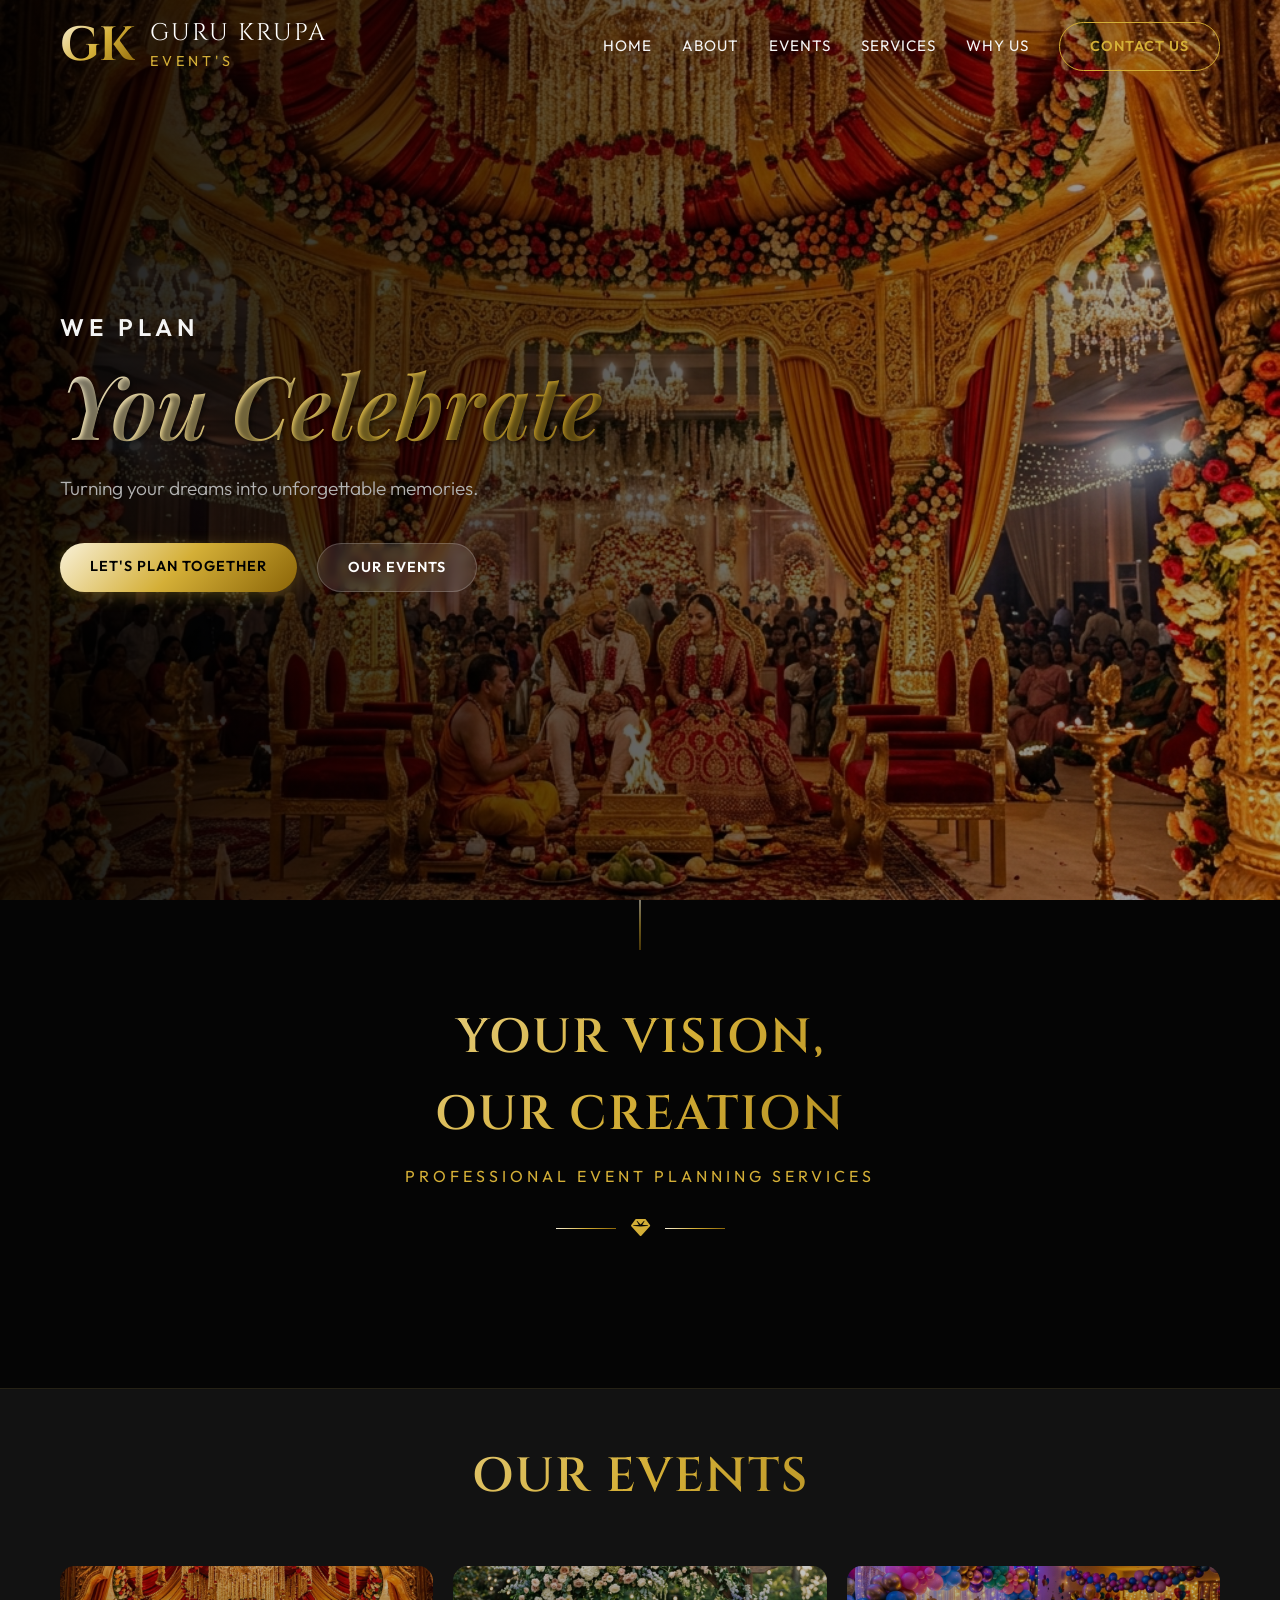
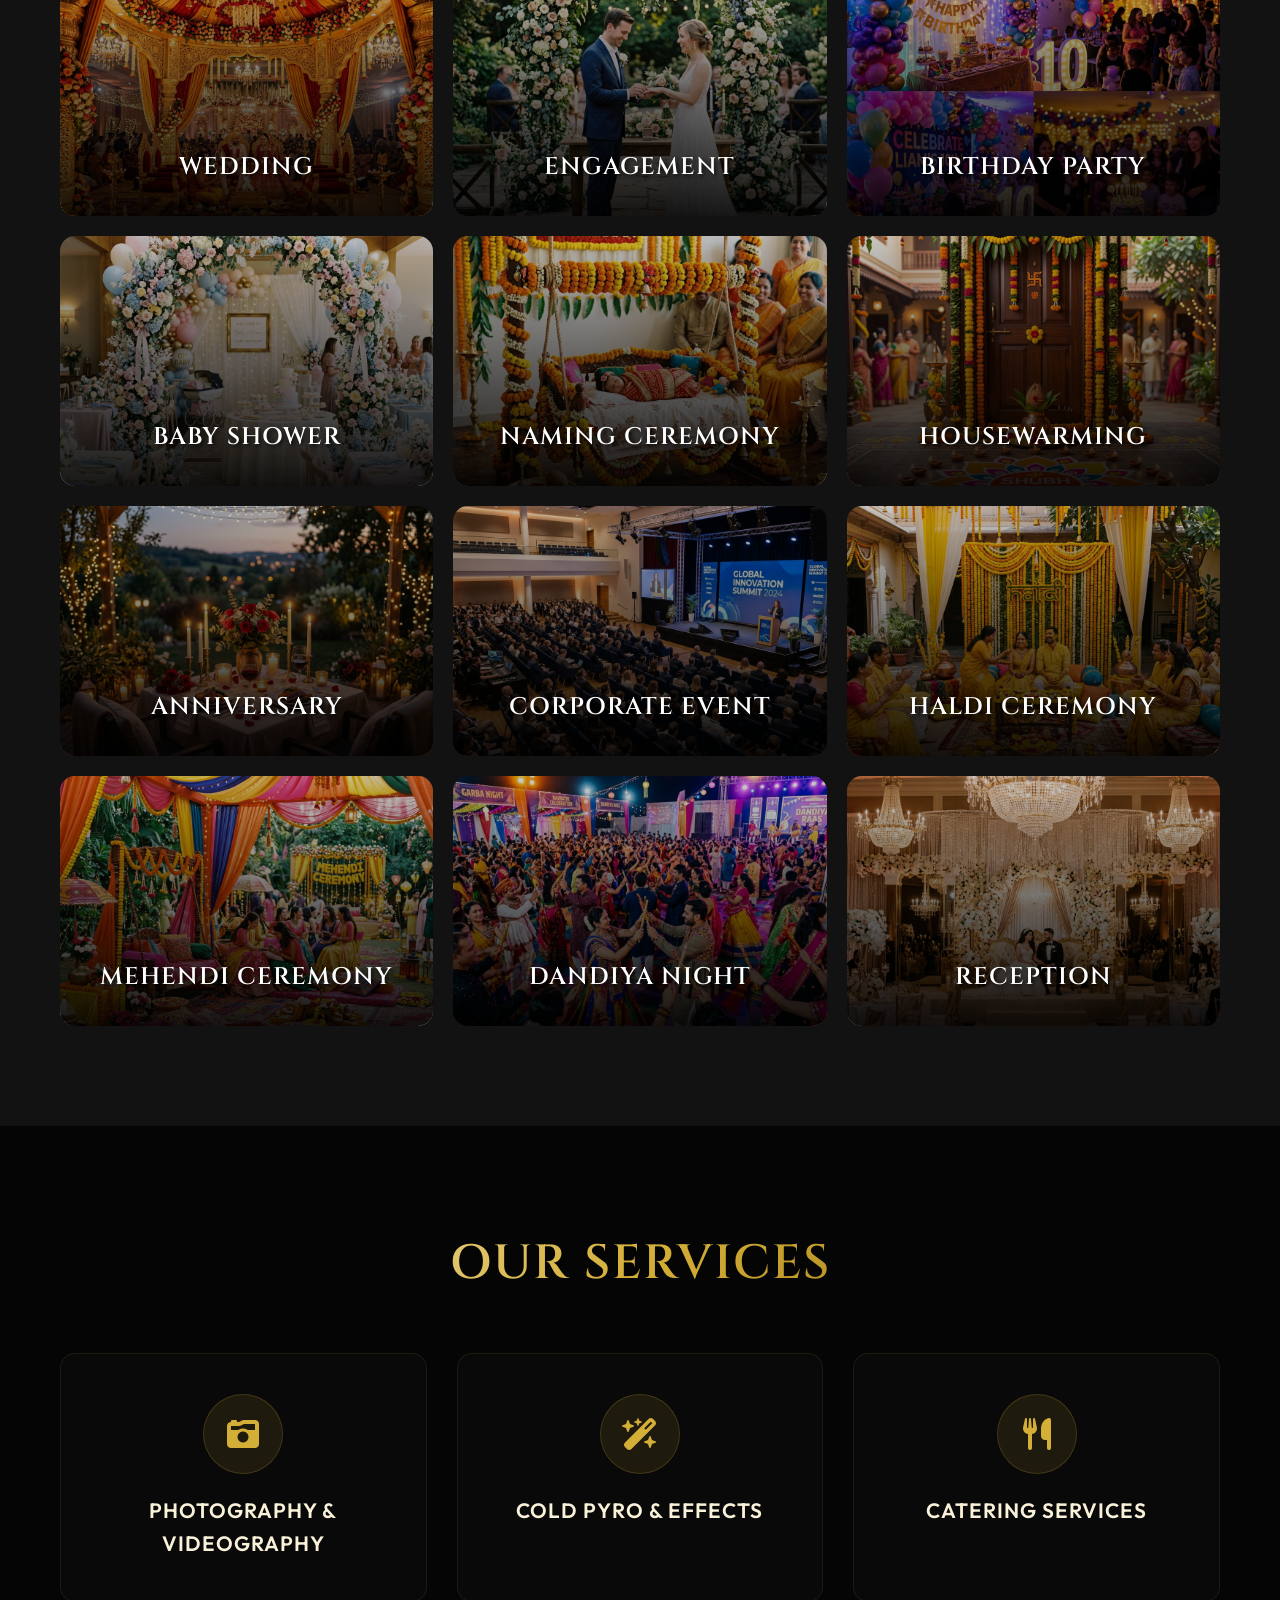
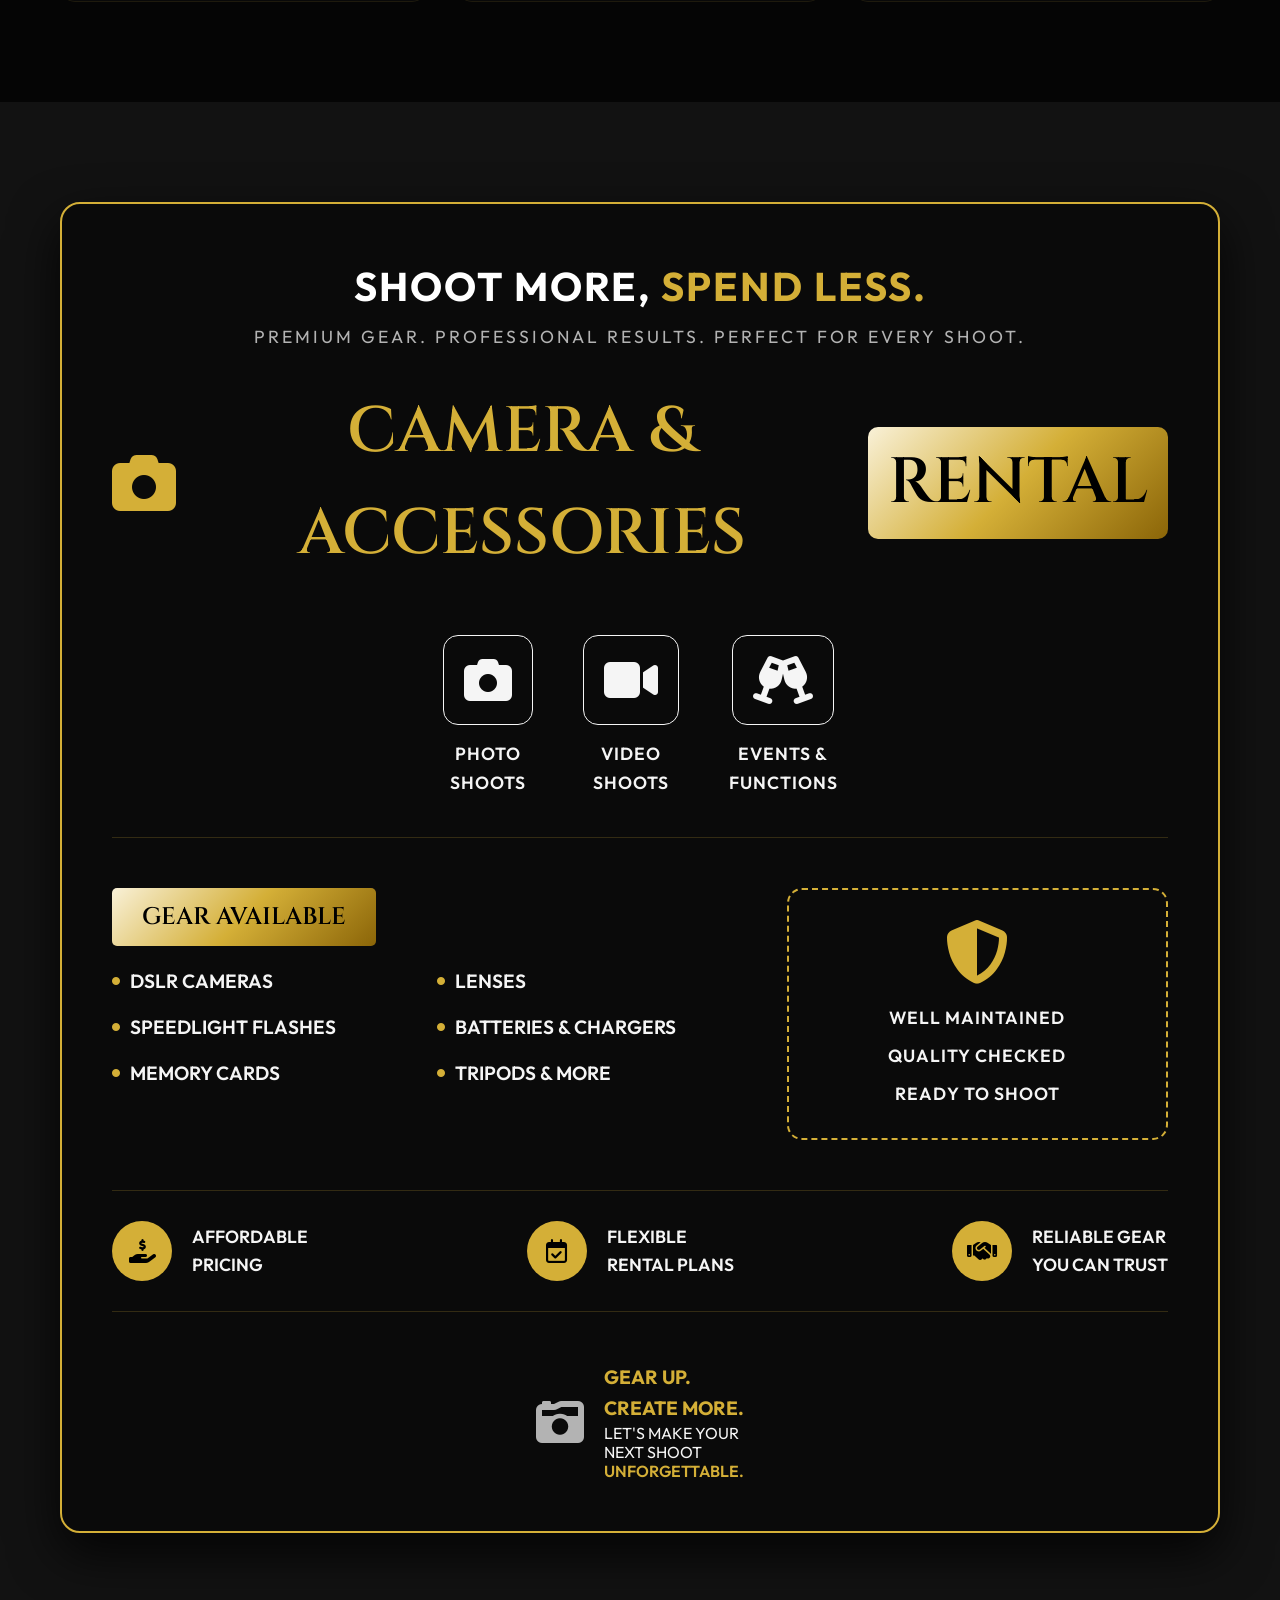
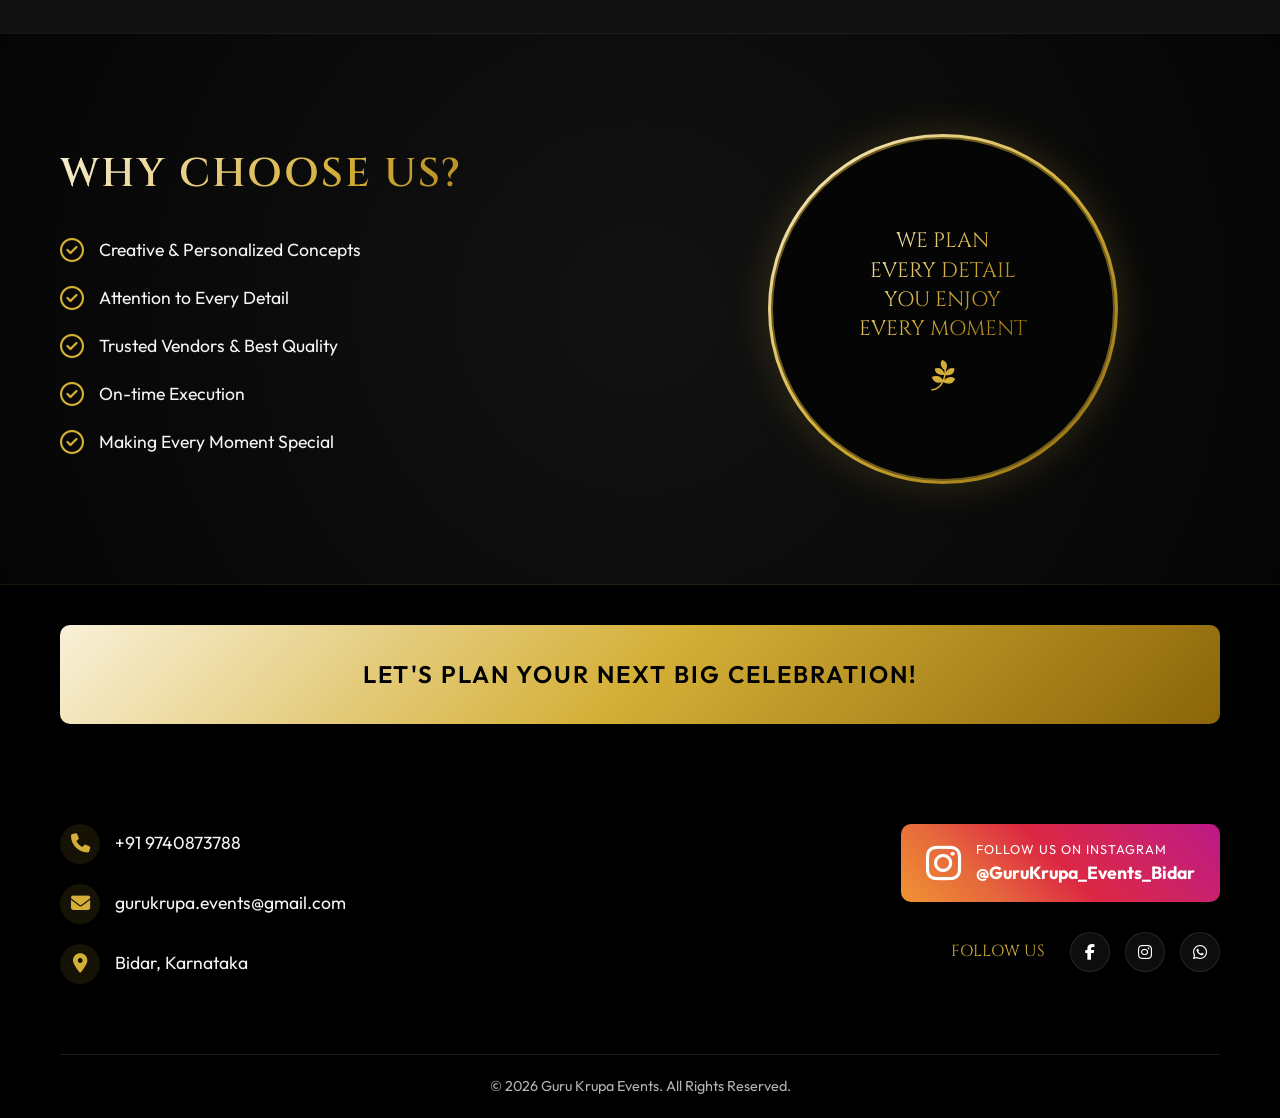
==== index.html @ fa4ca834 "updates in Services" ====
<!DOCTYPE html>
<html lang="en">

<head>
    <meta charset="UTF-8">
    <meta name="viewport" content="width=device-width, initial-scale=1.0">
    <title>Guru Krupa Events - We Plan, You Celebrate</title>
    <meta name="description"
        content="Professional event planning services in Bidar, Karnataka. We specialize in weddings, corporate events, social events, and theme parties.">

    <!-- Google Fonts -->
    <link rel="preconnect" href="https://fonts.googleapis.com">
    <link rel="preconnect" href="https://fonts.gstatic.com" crossorigin>
    <link
        href="https://fonts.googleapis.com/css2?family=Cinzel:wght@400;600;700&family=Outfit:wght@300;400;600&family=Playfair+Display:ital,wght@0,400;0,600;0,700;1,400&display=swap"
        rel="stylesheet">

    <!-- FontAwesome for Icons -->
    <link rel="stylesheet" href="https://cdnjs.cloudflare.com/ajax/libs/font-awesome/6.4.0/css/all.min.css">

    <!-- Custom CSS -->
    <link rel="stylesheet" href="styles.css">
</head>

<body>
    <!-- Navbar -->
    <nav class="navbar" id="navbar">
        <div class="container nav-container">
            <a href="#" class="logo">
                <span class="logo-gk">GK</span>
                <span class="logo-text">GURU KRUPA<br><small>EVENT'S</small></span>
            </a>
            <div class="nav-links">
                <a href="#home">Home</a>
                <a href="#about">About</a>
                <a href="#services">Events</a>
                <a href="#extra-services">Services</a>
                <a href="#why-us">Why Us</a>
                <a href="#contact" class="btn-primary-outline">Contact Us</a>
            </div>
            <button class="mobile-menu-btn">
                <i class="fas fa-bars"></i>
            </button>
        </div>
    </nav>

    <!-- Hero Section -->
    <header id="home" class="hero">
        <div class="hero-overlay"></div>
        <div class="container hero-content">
            <div class="hero-text-box">
                <h2 class="subtitle">WE PLAN</h2>
                <h1 class="title">You Celebrate</h1>
                <p class="tagline">Turning your dreams into unforgettable memories.</p>
                <div class="hero-buttons">
                    <a href="#contact" class="btn-primary">Let's Plan Together</a>
                    <a href="#services" class="btn-secondary">Our Events</a>
                </div>
            </div>
        </div>
    </header>

    <!-- Intro Section -->
    <section id="about" class="intro-section">
        <div class="container">
            <h2 class="section-title">YOUR VISION,<br>OUR CREATION</h2>
            <p class="section-subtitle">PROFESSIONAL EVENT PLANNING SERVICES</p>
            <div class="divider">
                <span></span><i class="fa-solid fa-gem"></i><span></span>
            </div>
        </div>
    </section>

    <!-- Events Section -->
    <section id="services" class="services-section">
        <div class="container">
            <h2 class="section-title" style="margin-bottom: 40px;">OUR EVENTS</h2>
            <div class="services-grid image-grid">
                <div class="service-card image-card"
                    style="background-image: url('images/event_wedding_1783930177875.png');">
                    <div class="card-overlay"></div>
                    <h3>Wedding</h3>
                </div>
                <div class="service-card image-card"
                    style="background-image: url('images/event_engagement_1783930188239.png');">
                    <div class="card-overlay"></div>
                    <h3>Engagement</h3>
                </div>
                <div class="service-card image-card"
                    style="background-image: url('images/event_birthday_1783930198374.png');">
                    <div class="card-overlay"></div>
                    <h3>Birthday Party</h3>
                </div>
                <div class="service-card image-card"
                    style="background-image: url('images/event_babyshower_1783930208624.png');">
                    <div class="card-overlay"></div>
                    <h3>Baby Shower</h3>
                </div>
                <div class="service-card image-card"
                    style="background-image: url('images/event_naming_1783930219801.png');">
                    <div class="card-overlay"></div>
                    <h3>Naming Ceremony</h3>
                </div>
                <div class="service-card image-card"
                    style="background-image: url('images/event_housewarming_1783930230044.png');">
                    <div class="card-overlay"></div>
                    <h3>Housewarming</h3>
                </div>
                <div class="service-card image-card"
                    style="background-image: url('images/event_anniversary_1783930243303.png');">
                    <div class="card-overlay"></div>
                    <h3>Anniversary</h3>
                </div>
                <div class="service-card image-card"
                    style="background-image: url('images/event_corporate_1783930254294.png');">
                    <div class="card-overlay"></div>
                    <h3>Corporate Event</h3>
                </div>
                <div class="service-card image-card"
                    style="background-image: url('images/event_haldi_1783930264420.png');">
                    <div class="card-overlay"></div>
                    <h3>Haldi Ceremony</h3>
                </div>
                <div class="service-card image-card"
                    style="background-image: url('images/event_mehendi_1783930274784.png');">
                    <div class="card-overlay"></div>
                    <h3>Mehendi Ceremony</h3>
                </div>
                <div class="service-card image-card"
                    style="background-image: url('images/event_dandiya_1783930285311.png');">
                    <div class="card-overlay"></div>
                    <h3>Dandiya Night</h3>
                </div>
                <div class="service-card image-card"
                    style="background-image: url('images/event_reception_1783930295311.png');">
                    <div class="card-overlay"></div>
                    <h3>Reception</h3>
                </div>
            </div>
        </div>
    </section>

    <!-- Extra Services Section -->
    <section id="extra-services" class="extra-services-section">
        <div class="container">
            <h2 class="section-title">OUR SERVICES</h2>
            <div class="icon-grid">
                <div class="icon-card">
                    <div class="icon-wrapper">
                        <i class="fa-solid fa-camera-retro"></i>
                    </div>
                    <h3>Photography & Videography</h3>
                </div>
                <div class="icon-card">
                    <div class="icon-wrapper">
                        <i class="fa-solid fa-wand-magic-sparkles"></i>
                    </div>
                    <h3>Cold Pyro & Effects</h3>
                </div>
                <div class="icon-card">
                    <div class="icon-wrapper">
                        <i class="fa-solid fa-utensils"></i>
                    </div>
                    <h3>Catering Services</h3>
                </div>
            </div>
        </div>
    </section>

    <!-- Camera Rental Banner -->
    <section class="camera-rental-section">
        <div class="container">
            <div class="rental-box">
                <div class="rental-header">
                    <h3 class="rental-subtitle">SHOOT MORE, <span>SPEND LESS.</span></h3>
                    <p class="rental-tagline">PREMIUM GEAR. PROFESSIONAL RESULTS. PERFECT FOR EVERY SHOOT.</p>
                    <h2 class="rental-title"><i class="fa-solid fa-camera"></i> CAMERA & ACCESSORIES <span>RENTAL</span>
                    </h2>
                </div>

                <div class="rental-features">
                    <div class="feature-item">
                        <i class="fa-solid fa-camera"></i>
                        <span>PHOTO<br>SHOOTS</span>
                    </div>
                    <div class="feature-item">
                        <i class="fa-solid fa-video"></i>
                        <span>VIDEO<br>SHOOTS</span>
                    </div>
                    <div class="feature-item">
                        <i class="fa-solid fa-champagne-glasses"></i>
                        <span>EVENTS &<br>FUNCTIONS</span>
                    </div>
                </div>

                <div class="rental-details">
                    <div class="gear-list">
                        <h4>GEAR AVAILABLE</h4>
                        <ul>
                            <li>DSLR CAMERAS</li>
                            <li>LENSES</li>
                            <li>SPEEDLIGHT FLASHES</li>
                            <li>BATTERIES & CHARGERS</li>
                            <li>MEMORY CARDS</li>
                            <li>TRIPODS & MORE</li>
                        </ul>
                    </div>
                    <div class="quality-box">
                        <i class="fa-solid fa-shield-halved"></i>
                        <ul>
                            <li>WELL MAINTAINED</li>
                            <li>QUALITY CHECKED</li>
                            <li>READY TO SHOOT</li>
                        </ul>
                    </div>
                </div>

                <div class="rental-perks">
                    <div class="perk">
                        <div class="perk-icon"><i class="fa-solid fa-hand-holding-dollar"></i></div>
                        <span>AFFORDABLE<br>PRICING</span>
                    </div>
                    <div class="perk">
                        <div class="perk-icon"><i class="fa-regular fa-calendar-check"></i></div>
                        <span>FLEXIBLE<br>RENTAL PLANS</span>
                    </div>
                    <div class="perk">
                        <div class="perk-icon"><i class="fa-solid fa-handshake"></i></div>
                        <span>RELIABLE GEAR<br>YOU CAN TRUST</span>
                    </div>
                </div>

                <div class="rental-cta">
                    <i class="fa-solid fa-camera-retro"></i>
                    <div>
                        <strong>GEAR UP.<br>CREATE MORE.</strong>
                        <p>LET'S MAKE YOUR<br>NEXT SHOOT<br><span>UNFORGETTABLE.</span></p>
                    </div>
                </div>
            </div>
        </div>
    </section>

    <!-- Why Choose Us -->
    <section id="why-us" class="why-us-section">
        <div class="container why-us-container">
            <div class="why-us-content">
                <h2 class="section-title">WHY CHOOSE US?</h2>
                <ul class="feature-list">
                    <li>
                        <i class="fa-regular fa-circle-check"></i>
                        <span>Creative & Personalized Concepts</span>
                    </li>
                    <li>
                        <i class="fa-regular fa-circle-check"></i>
                        <span>Attention to Every Detail</span>
                    </li>
                    <li>
                        <i class="fa-regular fa-circle-check"></i>
                        <span>Trusted Vendors & Best Quality</span>
                    </li>
                    <li>
                        <i class="fa-regular fa-circle-check"></i>
                        <span>On-time Execution</span>
                    </li>
                    <li>
                        <i class="fa-regular fa-circle-check"></i>
                        <span>Making Every Moment Special</span>
                    </li>
                </ul>
            </div>
            <div class="why-us-badge-container">
                <div class="gold-badge">
                    <div class="badge-inner">
                        <p>WE PLAN<br>EVERY DETAIL<br>YOU ENJOY<br>EVERY MOMENT</p>
                        <i class="fa-brands fa-pagelines"></i>
                    </div>
                </div>
            </div>
        </div>
    </section>

    <!-- Contact & Footer -->
    <footer id="contact" class="footer">
        <div class="container">
            <div class="cta-banner">
                <h2>LET'S PLAN YOUR NEXT BIG CELEBRATION!</h2>
            </div>

            <div class="footer-content">
                <div class="contact-info">
                    <div class="contact-item">
                        <i class="fa-solid fa-phone"></i>
                        <span>+91 9740873788</span>
                    </div>
                    <div class="contact-item">
                        <i class="fa-solid fa-envelope"></i>
                        <span>gurukrupa.events@gmail.com</span>
                    </div>
                    <div class="contact-item">
                        <i class="fa-solid fa-location-dot"></i>
                        <span>Bidar, Karnataka</span>
                    </div>
                </div>

                <div class="social-info">
                    <div class="instagram-follow">
                        <i class="fa-brands fa-instagram"></i>
                        <div>
                            <span><a href="https://www.instagram.com/gurukrupa_events_bidar?igsh=Z3ZuejA4eThpbWNu">FOLLOW
                                    US ON INSTAGRAM</a></span>
                            <strong><a
                                    href="https://www.instagram.com/gurukrupa_events_bidar?igsh=Z3ZuejA4eThpbWNu">@GuruKrupa_Events_Bidar</a></strong>
                        </div>
                    </div>
                    <div class="social-icons">
                        <span>FOLLOW US</span>
                        <a href="#"><i class="fa-brands fa-facebook-f"></i></a>
                        <a
                            href="https://www.instagram.com/sonu_metre_14/3940139309194110980?utm_source=ig_story_item_share&igsh=MWRqZHF2aXE4aHE2ZQ=="><i
                                class="fa-brands fa-instagram"></i></a>
                        <a href="#"><i class="fa-brands fa-whatsapp"></i></a>
                    </div>
                </div>
            </div>

            <div class="footer-bottom">
                <p>&copy; 2026 Guru Krupa Events. All Rights Reserved.</p>
            </div>
        </div>
    </footer>

    <script src="script.js"></script>
</body>

</html>
---- styles.css ----
:root {
    --bg-color: #050505;
    --bg-light: #121212;
    --text-main: #f5f5f5;
    --text-muted: #b3b3b3;

    /* Gold Palette */
    --gold-light: #f9f1d8;
    --gold-primary: #d4af37;
    --gold-dark: #8b6508;
    --gold-gradient: linear-gradient(135deg, var(--gold-light) 0%, var(--gold-primary) 50%, var(--gold-dark) 100%);
    --gold-gradient-hover: linear-gradient(135deg, #ffffff 0%, var(--gold-light) 50%, var(--gold-primary) 100%);

    /* Fonts */
    --font-heading: 'Cinzel', serif;
    --font-subheading: 'Playfair Display', serif;
    --font-body: 'Outfit', sans-serif;

    /* Transitions */
    --transition-smooth: all 0.4s cubic-bezier(0.4, 0, 0.2, 1);
}

* {
    margin: 0;
    padding: 0;
    box-sizing: border-box;
}

html {
    scroll-behavior: smooth;
}

body {
    background-color: var(--bg-color);
    color: var(--text-main);
    font-family: var(--font-body);
    line-height: 1.6;
    overflow-x: hidden;
}

.container {
    max-width: 1200px;
    margin: 0 auto;
    padding: 0 20px;
}

/* Typography */
h1,
h2,
h3,
h4,
h5,
h6 {
    font-family: var(--font-heading);
    font-weight: 600;
}

.section-title {
    font-size: 3rem;
    text-align: center;
    background: var(--gold-gradient);
    background-clip: text;
    -webkit-background-clip: text;
    -webkit-text-fill-color: transparent;
    margin-bottom: 10px;
    letter-spacing: 2px;
}

.section-subtitle {
    font-family: var(--font-body);
    text-align: center;
    color: var(--gold-primary);
    font-size: 1rem;
    letter-spacing: 4px;
    margin-bottom: 30px;
    text-transform: uppercase;
}

.divider {
    display: flex;
    align-items: center;
    justify-content: center;
    gap: 15px;
    margin-bottom: 50px;
}

.divider span {
    width: 60px;
    height: 1px;
    background: var(--gold-gradient);
}

.divider i {
    color: var(--gold-primary);
    font-size: 1.2rem;
}

/* Buttons */
.btn-primary,
.btn-secondary,
.btn-primary-outline {
    display: inline-block;
    padding: 12px 30px;
    border-radius: 30px;
    text-decoration: none;
    font-family: var(--font-body);
    font-weight: 600;
    letter-spacing: 1px;
    text-transform: uppercase;
    font-size: 0.9rem;
    transition: var(--transition-smooth);
    cursor: pointer;
    border: none;
    position: relative;
    overflow: hidden;
    z-index: 1;
}

.btn-primary {
    background: var(--gold-gradient);
    color: #000;
    box-shadow: 0 4px 15px rgba(212, 175, 55, 0.3);
}

.btn-primary:hover {
    background: var(--gold-gradient-hover);
    transform: translateY(-3px);
    box-shadow: 0 8px 25px rgba(212, 175, 55, 0.5);
}

.btn-primary-outline {
    background: transparent;
    border: 1px solid var(--gold-primary);
    color: var(--gold-primary);
}

.btn-primary-outline:hover {
    background: var(--gold-primary);
    color: #000;
    box-shadow: 0 4px 15px rgba(212, 175, 55, 0.3);
}

.btn-secondary {
    background: rgba(255, 255, 255, 0.1);
    backdrop-filter: blur(5px);
    color: #fff;
    border: 1px solid rgba(255, 255, 255, 0.2);
}

.btn-secondary:hover {
    background: rgba(255, 255, 255, 0.2);
    transform: translateY(-3px);
}

/* Navbar */
.navbar {
    position: fixed;
    top: 0;
    left: 0;
    width: 100%;
    padding: 20px 0;
    z-index: 1000;
    transition: var(--transition-smooth);
}

.navbar.scrolled {
    background: rgba(5, 5, 5, 0.95);
    backdrop-filter: blur(10px);
    padding: 10px 0;
    box-shadow: 0 5px 20px rgba(0, 0, 0, 0.5);
    border-bottom: 1px solid rgba(212, 175, 55, 0.2);
}

.nav-container {
    display: flex;
    justify-content: space-between;
    align-items: center;
}

.logo {
    display: flex;
    align-items: center;
    gap: 15px;
    text-decoration: none;
}

.logo-gk {
    font-family: var(--font-heading);
    font-size: 3rem;
    font-weight: 700;
    background: var(--gold-gradient);
    background-clip: text;
    -webkit-background-clip: text;
    -webkit-text-fill-color: transparent;
    line-height: 1;
}

.logo-text {
    font-family: var(--font-heading);
    color: #fff;
    font-size: 1.5rem;
    line-height: 1.1;
    letter-spacing: 2px;
}

.logo-text small {
    color: var(--gold-primary);
    font-size: 0.9rem;
    letter-spacing: 4px;
    font-family: var(--font-body);
}

.nav-links {
    display: flex;
    align-items: center;
    gap: 30px;
}

.nav-links a:not(.btn-primary-outline) {
    color: var(--text-main);
    text-decoration: none;
    font-size: 0.95rem;
    font-weight: 400;
    letter-spacing: 1px;
    text-transform: uppercase;
    transition: var(--transition-smooth);
    position: relative;
}

.nav-links a:not(.btn-primary-outline)::after {
    content: '';
    position: absolute;
    bottom: -5px;
    left: 0;
    width: 0;
    height: 1px;
    background: var(--gold-gradient);
    transition: var(--transition-smooth);
}

.nav-links a:not(.btn-primary-outline):hover {
    color: var(--gold-light);
}

.nav-links a:not(.btn-primary-outline):hover::after {
    width: 100%;
}

.mobile-menu-btn {
    display: none;
    background: none;
    border: none;
    color: var(--gold-primary);
    font-size: 1.5rem;
    cursor: pointer;
}

/* Hero Section */
.hero {
    height: 100vh;
    min-height: 600px;
    position: relative;
    display: flex;
    align-items: center;
    background-image: url('images/event_wedding_1783930177875.png');
    background-size: cover;
    background-position: center;
    background-attachment: fixed;
}

.hero-overlay {
    position: absolute;
    top: 0;
    left: 0;
    width: 100%;
    height: 100%;
    background: linear-gradient(to right, rgba(0, 0, 0, 0.9) 0%, rgba(0, 0, 0, 0.6) 50%, rgba(0, 0, 0, 0.3) 100%);
}

.hero-content {
    position: relative;
    z-index: 2;
    width: 100%;
}

.hero-text-box {
    max-width: 700px;
    animation: fadeInUp 1s ease-out;
}

.hero .subtitle {
    font-family: var(--font-body);
    font-size: 1.5rem;
    color: var(--text-main);
    letter-spacing: 5px;
    margin-bottom: 10px;
    text-transform: uppercase;
}

.hero .title {
    font-family: var(--font-subheading);
    font-size: 5.5rem;
    font-style: italic;
    color: var(--gold-primary);
    line-height: 1.1;
    margin-bottom: 20px;
    background: var(--gold-gradient);
    background-clip: text;
    -webkit-background-clip: text;
    -webkit-text-fill-color: transparent;
    text-shadow: 2px 2px 4px rgba(0, 0, 0, 0.5);
}

.hero .tagline {
    font-size: 1.2rem;
    color: var(--text-muted);
    margin-bottom: 40px;
    font-weight: 300;
}

.hero-buttons {
    display: flex;
    gap: 20px;
}

/* Intro Section */
.intro-section {
    padding: 100px 0;
    background-color: var(--bg-color);
    position: relative;
}

.intro-section::before {
    content: '';
    position: absolute;
    top: 0;
    left: 50%;
    transform: translateX(-50%);
    width: 1px;
    height: 50px;
    background: var(--gold-gradient);
}

/* Services Section */
.services-section {
    padding: 50px 0 100px;
    background-color: var(--bg-light);
    border-top: 1px solid rgba(212, 175, 55, 0.1);
}

.image-grid {
    display: grid;
    grid-template-columns: repeat(auto-fit, minmax(280px, 1fr));
    gap: 20px;
    margin-top: 50px;
}

.image-card {
    background-size: cover;
    background-position: center;
    min-height: 250px;
    display: flex;
    align-items: flex-end;
    padding: 30px 20px;
    border: none;
    border-radius: 15px;
    position: relative;
    overflow: hidden;
    transition: var(--transition-smooth);
}

.image-card:hover {
    transform: translateY(-10px);
    box-shadow: 0 15px 30px rgba(0, 0, 0, 0.8);
}

.card-overlay {
    position: absolute;
    top: 0;
    left: 0;
    width: 100%;
    height: 100%;
    background: linear-gradient(to top, rgba(0, 0, 0, 0.9) 0%, rgba(0, 0, 0, 0.2) 100%);
    z-index: 1;
    transition: var(--transition-smooth);
}

.image-card:hover .card-overlay {
    background: linear-gradient(to top, rgba(212, 175, 55, 0.5) 0%, rgba(0, 0, 0, 0.2) 100%);
}

.image-card h3 {
    font-family: var(--font-heading);
    font-size: 1.5rem;
    color: #fff;
    text-transform: uppercase;
    letter-spacing: 1px;
    margin: 0;
    position: relative;
    z-index: 2;
    text-shadow: 2px 2px 4px rgba(0, 0, 0, 0.8);
    transition: var(--transition-smooth);
    width: 100%;
    text-align: center;
}

.image-card:hover h3 {
    transform: translateY(-5px);
    color: var(--gold-light);
}


/* Extra Services Section */
.extra-services-section {
    padding: 100px 0;
    background-color: var(--bg-color);
}

.icon-grid {
    display: grid;
    grid-template-columns: repeat(auto-fit, minmax(250px, 1fr));
    gap: 30px;
    margin-top: 50px;
}

.icon-card {
    background: rgba(255, 255, 255, 0.02);
    border: 1px solid rgba(212, 175, 55, 0.1);
    border-radius: 15px;
    padding: 40px 20px;
    text-align: center;
    transition: var(--transition-smooth);
    position: relative;
    overflow: hidden;
}

.icon-card::before {
    content: '';
    position: absolute;
    top: 0;
    left: 0;
    width: 100%;
    height: 3px;
    background: var(--gold-gradient);
    transform: scaleX(0);
    transform-origin: left;
    transition: transform 0.4s ease;
}

.icon-card:hover {
    transform: translateY(-10px);
    background: rgba(212, 175, 55, 0.05);
    box-shadow: 0 15px 30px rgba(0, 0, 0, 0.5);
    border-color: rgba(212, 175, 55, 0.3);
}

.icon-card:hover::before {
    transform: scaleX(1);
}

.icon-card .icon-wrapper {
    width: 80px;
    height: 80px;
    margin: 0 auto 20px;
    border-radius: 50%;
    background: rgba(212, 175, 55, 0.1);
    display: flex;
    align-items: center;
    justify-content: center;
    border: 1px solid rgba(212, 175, 55, 0.2);
    transition: var(--transition-smooth);
}

.icon-card:hover .icon-wrapper {
    background: var(--gold-gradient);
    border-color: transparent;
}

.icon-card .icon-wrapper i {
    font-size: 2rem;
    color: var(--gold-primary);
    transition: var(--transition-smooth);
}

.icon-card:hover .icon-wrapper i {
    color: #000;
}

.icon-card h3 {
    font-family: var(--font-body);
    font-size: 1.3rem;
    text-transform: uppercase;
    letter-spacing: 1px;
    margin: 0;
    color: var(--gold-light);
}

/* Camera Rental Section */
.camera-rental-section {
    padding: 100px 0;
    background-color: var(--bg-light);
}

.rental-box {
    background: #0a0a0a;
    border: 2px solid var(--gold-primary);
    border-radius: 20px;
    padding: 50px;
    box-shadow: 0 20px 50px rgba(0, 0, 0, 0.8);
}

.rental-header {
    text-align: center;
    margin-bottom: 50px;
}

.rental-subtitle {
    font-family: var(--font-body);
    font-size: 2.5rem;
    color: #fff;
    margin-bottom: 5px;
    text-transform: uppercase;
    font-weight: 700;
    letter-spacing: 2px;
}

.rental-subtitle span {
    color: var(--gold-primary);
}

.rental-tagline {
    color: var(--text-muted);
    font-size: 1.1rem;
    letter-spacing: 3px;
    margin-bottom: 30px;
}

.rental-title {
    font-size: 4rem;
    color: var(--gold-primary);
    display: flex;
    align-items: center;
    justify-content: center;
    gap: 20px;
    background: none;
    -webkit-text-fill-color: var(--gold-primary);
}

.rental-title span {
    background: var(--gold-gradient);
    color: #000;
    padding: 5px 20px;
    border-radius: 10px;
    -webkit-text-fill-color: #000;
}

.rental-features {
    display: flex;
    justify-content: center;
    gap: 50px;
    margin-bottom: 50px;
    border-bottom: 1px solid rgba(212, 175, 55, 0.2);
    padding-bottom: 40px;
}

.feature-item {
    display: flex;
    flex-direction: column;
    align-items: center;
    gap: 15px;
    text-align: center;
}

.feature-item i {
    font-size: 3rem;
    color: var(--text-main);
    padding: 20px;
    border: 1px solid var(--text-main);
    border-radius: 15px;
}

.feature-item span {
    font-weight: 600;
    letter-spacing: 1px;
    font-size: 1.1rem;
}

.rental-details {
    display: flex;
    justify-content: space-between;
    gap: 40px;
    margin-bottom: 50px;
}

.gear-list {
    flex: 2;
}

.gear-list h4 {
    background: var(--gold-gradient);
    color: #000;
    display: inline-block;
    padding: 10px 30px;
    font-size: 1.5rem;
    border-radius: 5px;
    margin-bottom: 20px;
}

.gear-list ul {
    list-style: none;
    display: grid;
    grid-template-columns: 1fr 1fr;
    gap: 15px;
}

.gear-list li {
    display: flex;
    align-items: center;
    gap: 10px;
    font-size: 1.2rem;
    font-weight: 600;
}

.gear-list li::before {
    content: '\f111';
    font-family: 'Font Awesome 6 Free';
    font-weight: 900;
    font-size: 0.5rem;
    color: var(--gold-primary);
}

.quality-box {
    flex: 1;
    border: 2px dashed var(--gold-primary);
    border-radius: 15px;
    padding: 30px;
    display: flex;
    flex-direction: column;
    align-items: center;
    justify-content: center;
    text-align: center;
}

.quality-box i {
    font-size: 4rem;
    color: var(--gold-primary);
    margin-bottom: 20px;
}

.quality-box ul {
    list-style: none;
    display: flex;
    flex-direction: column;
    gap: 10px;
}

.quality-box li {
    font-size: 1.1rem;
    font-weight: 600;
    letter-spacing: 1px;
}

.rental-perks {
    display: flex;
    justify-content: space-between;
    padding: 30px 0;
    border-top: 1px solid rgba(212, 175, 55, 0.2);
    border-bottom: 1px solid rgba(212, 175, 55, 0.2);
    margin-bottom: 50px;
}

.perk {
    display: flex;
    align-items: center;
    gap: 20px;
    font-size: 1.1rem;
    font-weight: 600;
}

.perk-icon {
    width: 60px;
    height: 60px;
    background: var(--gold-primary);
    color: #000;
    border-radius: 50%;
    display: flex;
    align-items: center;
    justify-content: center;
    font-size: 1.5rem;
}

.rental-contact {
    display: flex;
    justify-content: space-between;
    align-items: center;
    gap: 30px;
}

.book-now {
    background: var(--gold-gradient);
    color: #000;
    display: flex;
    align-items: center;
    gap: 20px;
    padding: 15px 40px;
    text-decoration: none;
    border-radius: 10px;
    transition: var(--transition-smooth);
}

.book-now:hover {
    transform: translateY(-5px);
    box-shadow: 0 10px 20px rgba(212, 175, 55, 0.3);
}

.book-now i {
    font-size: 3rem;
}

.book-now div {
    display: flex;
    flex-direction: column;
}

.book-now strong {
    font-size: 1.8rem;
    line-height: 1;
}

.book-now span {
    font-size: 1rem;
    font-weight: 600;
}

.contact-person {
    display: flex;
    gap: 40px;
    border-left: 2px solid rgba(255, 255, 255, 0.2);
    padding-left: 40px;
}

.person-detail {
    display: flex;
    align-items: center;
    gap: 15px;
}

.person-detail i {
    font-size: 2rem;
    color: var(--gold-primary);
}

.person-detail div {
    display: flex;
    flex-direction: column;
}

.person-detail span {
    color: var(--gold-primary);
    font-size: 0.9rem;
    font-weight: 600;
}

.person-detail strong {
    font-size: 1.2rem;
}

.rental-cta {
    display: flex;
    align-items: center;
    justify-content: center;
    gap: 20px;
}

.rental-cta i {
    font-size: 3rem;
    color: var(--text-muted);
}

.rental-cta div {
    display: flex;
    flex-direction: column;
}

.rental-cta strong {
    color: var(--gold-primary);
    font-size: 1.2rem;
}

.rental-cta p {
    font-size: 1rem;
    line-height: 1.2;
}

.rental-cta span {
    color: var(--gold-primary);
    font-weight: 600;
}

@media (max-width: 992px) {
    .rental-details {
        flex-direction: column;
    }

    .rental-perks {
        flex-direction: column;
        gap: 30px;
    }

    .rental-contact {
        flex-direction: column;
        text-align: center;
    }

    .contact-person {
        border-left: none;
        padding-left: 0;
        flex-direction: column;
    }
}

@media (max-width: 768px) {
    .rental-title {
        font-size: 2.5rem;
        flex-direction: column;
    }

    .rental-features {
        flex-direction: column;
    }

    .gear-list ul {
        grid-template-columns: 1fr;
    }

    .rental-box {
        padding: 30px 15px;
    }
}

/* Why Choose Us */
.why-us-section {
    padding: 100px 0;
    background-image: radial-gradient(circle at center, var(--bg-light) 0%, var(--bg-color) 100%);
    position: relative;
    border-top: 1px solid rgba(212, 175, 55, 0.1);
    border-bottom: 1px solid rgba(212, 175, 55, 0.1);
}

.why-us-container {
    display: flex;
    align-items: center;
    justify-content: space-between;
    gap: 50px;
}

.why-us-content {
    flex: 1;
}

.why-us-content .section-title {
    text-align: left;
    font-size: 2.5rem;
    margin-bottom: 30px;
}

.feature-list {
    list-style: none;
}

.feature-list li {
    display: flex;
    align-items: center;
    gap: 15px;
    margin-bottom: 20px;
    font-size: 1.1rem;
    color: var(--text-main);
    transform: translateX(0);
    transition: var(--transition-smooth);
}

.feature-list li:hover {
    transform: translateX(10px);
    color: var(--gold-light);
}

.feature-list li i {
    color: var(--gold-primary);
    font-size: 1.5rem;
}

.why-us-badge-container {
    flex: 1;
    display: flex;
    justify-content: center;
    align-items: center;
}

.gold-badge {
    width: 350px;
    height: 350px;
    border-radius: 50%;
    background: var(--gold-gradient);
    padding: 3px;
    box-shadow: 0 0 40px rgba(212, 175, 55, 0.2);
    animation: pulse 3s infinite;
}

.badge-inner {
    width: 100%;
    height: 100%;
    border-radius: 50%;
    background: var(--bg-color);
    display: flex;
    flex-direction: column;
    justify-content: center;
    align-items: center;
    text-align: center;
    border: 2px solid rgba(212, 175, 55, 0.5);
}

.badge-inner p {
    font-family: var(--font-heading);
    color: var(--gold-primary);
    font-size: 1.3rem;
    line-height: 1.4;
    margin-bottom: 15px;
    background: var(--gold-gradient);
    background-clip: text;
    -webkit-background-clip: text;
    -webkit-text-fill-color: transparent;
}

.badge-inner i {
    font-size: 2rem;
    color: var(--gold-primary);
}

@keyframes pulse {
    0% {
        box-shadow: 0 0 20px rgba(212, 175, 55, 0.2);
    }

    50% {
        box-shadow: 0 0 50px rgba(212, 175, 55, 0.5);
    }

    100% {
        box-shadow: 0 0 20px rgba(212, 175, 55, 0.2);
    }
}

/* Footer & Contact */
.footer {
    background: #000;
    padding-top: 80px;
    position: relative;
}

.cta-banner {
    background: var(--gold-gradient);
    padding: 30px;
    text-align: center;
    border-radius: 10px;
    margin-bottom: 60px;
    transform: translateY(-40px);
    box-shadow: 0 10px 30px rgba(0, 0, 0, 0.5);
}

.cta-banner h2 {
    color: #000;
    font-family: var(--font-body);
    font-size: 1.5rem;
    letter-spacing: 2px;
}

.footer-content {
    display: flex;
    justify-content: space-between;
    flex-wrap: wrap;
    gap: 40px;
    margin-bottom: 50px;
}

.contact-info {
    flex: 1;
    min-width: 300px;
}

.contact-item {
    display: flex;
    align-items: center;
    gap: 15px;
    margin-bottom: 20px;
    font-size: 1.1rem;
}

.contact-item i {
    width: 40px;
    height: 40px;
    border-radius: 50%;
    background: rgba(212, 175, 55, 0.1);
    color: var(--gold-primary);
    display: flex;
    align-items: center;
    justify-content: center;
    font-size: 1.2rem;
    transition: var(--transition-smooth);
}

.contact-item:hover i {
    background: var(--gold-gradient);
    color: #000;
}

.social-info {
    flex: 1;
    min-width: 300px;
    display: flex;
    flex-direction: column;
    align-items: flex-end;
}

.instagram-follow {
    display: flex;
    align-items: center;
    gap: 15px;
    background: linear-gradient(45deg, #f09433 0%, #e6683c 25%, #dc2743 50%, #cc2366 75%, #bc1888 100%);
    padding: 15px 25px;
    border-radius: 10px;
    text-decoration: none;
    color: #fff;
    margin-bottom: 30px;
    transition: var(--transition-smooth);
}

.instagram-follow:hover {
    transform: translateY(-5px);
    box-shadow: 0 10px 20px rgba(220, 39, 67, 0.3);
}

.instagram-follow i {
    font-size: 2.5rem;
}

.instagram-follow div {
    display: flex;
    flex-direction: column;
}

.instagram-follow span {
    font-size: 0.8rem;
    letter-spacing: 1px;
}

.instagram-follow strong {
    font-size: 1.1rem;
}

.instagram-follow a {
    color: #fff;
    text-decoration: none;
}

.social-icons {
    display: flex;
    align-items: center;
    gap: 15px;
}

.social-icons span {
    font-family: var(--font-heading);
    color: var(--gold-primary);
    margin-right: 10px;
}

.social-icons a {
    width: 40px;
    height: 40px;
    border-radius: 50%;
    background: rgba(255, 255, 255, 0.05);
    color: #fff;
    display: flex;
    align-items: center;
    justify-content: center;
    text-decoration: none;
    transition: var(--transition-smooth);
    border: 1px solid rgba(255, 255, 255, 0.1);
}

.social-icons a:hover {
    background: var(--gold-gradient);
    color: #000;
    border-color: transparent;
    transform: translateY(-3px);
}

.footer-bottom {
    text-align: center;
    padding: 20px 0;
    border-top: 1px solid rgba(255, 255, 255, 0.1);
    color: var(--text-muted);
    font-size: 0.9rem;
}

/* Animations */
@keyframes fadeInUp {
    from {
        opacity: 0;
        transform: translateY(30px);
    }

    to {
        opacity: 1;
        transform: translateY(0);
    }
}

/* Responsive Design */
@media (max-width: 992px) {
    .hero .title {
        font-size: 4rem;
    }

    .why-us-container {
        flex-direction: column;
        text-align: center;
    }

    .why-us-content .section-title {
        text-align: center;
    }

    .feature-list li {
        justify-content: center;
    }

    .social-info {
        align-items: center;
    }
}

@media (max-width: 768px) {
    .nav-links {
        position: fixed;
        top: 0;
        right: -100%;
        width: 100%;
        height: 100vh;
        background: rgba(5, 5, 5, 0.98);
        backdrop-filter: blur(10px);
        flex-direction: column;
        justify-content: center;
        transition: var(--transition-smooth);
    }

    .nav-links.active {
        right: 0;
    }

    .mobile-menu-btn {
        display: block;
        z-index: 1001;
    }

    .logo {
        z-index: 1001;
    }

    .hero .title {
        font-size: 3rem;
    }

    .hero .subtitle {
        font-size: 1.2rem;
    }

    .hero-buttons {
        flex-direction: column;
    }

    .gold-badge {
        width: 300px;
        height: 300px;
    }

    .gallery-container {
        flex-direction: column;
        height: 600px;
    }

    .gallery-item:hover {
        flex: 1;
    }

    /* Disable flex grow on mobile */
    .contact-item {
        justify-content: center;
    }
}
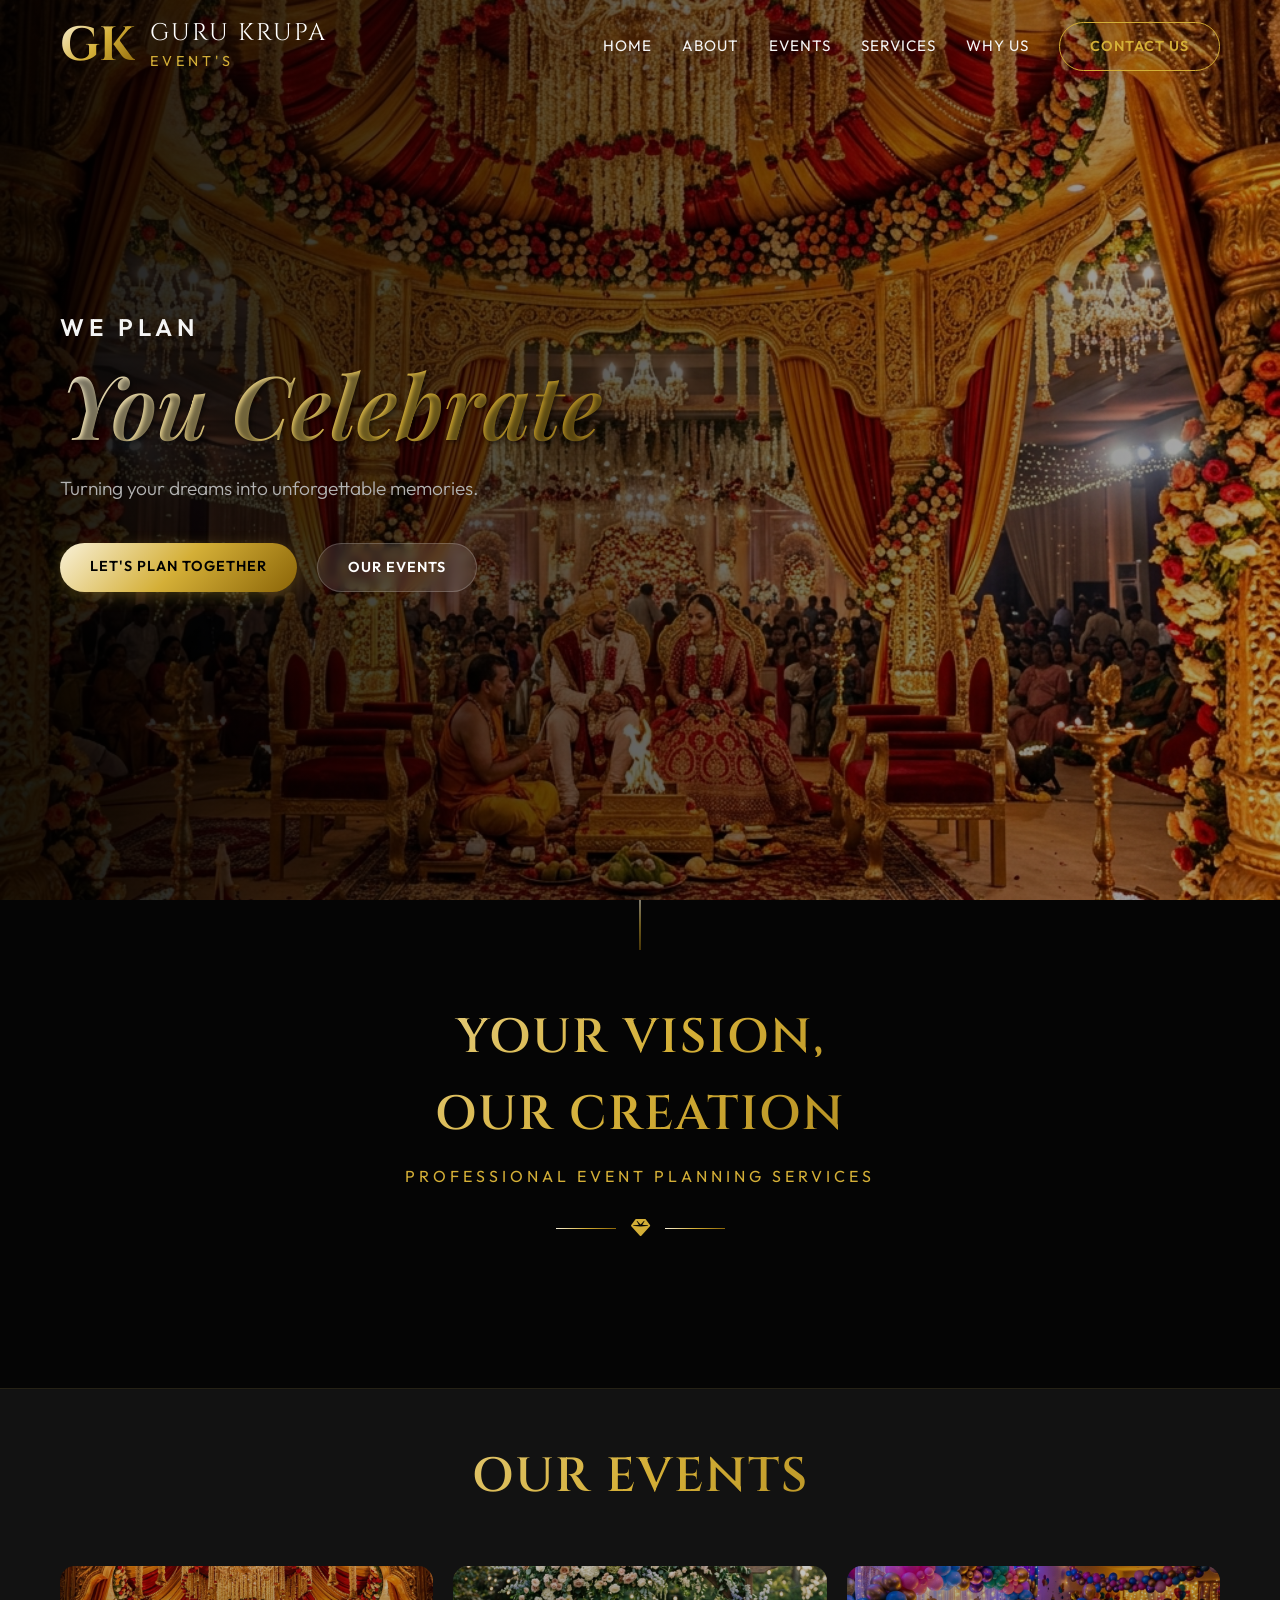
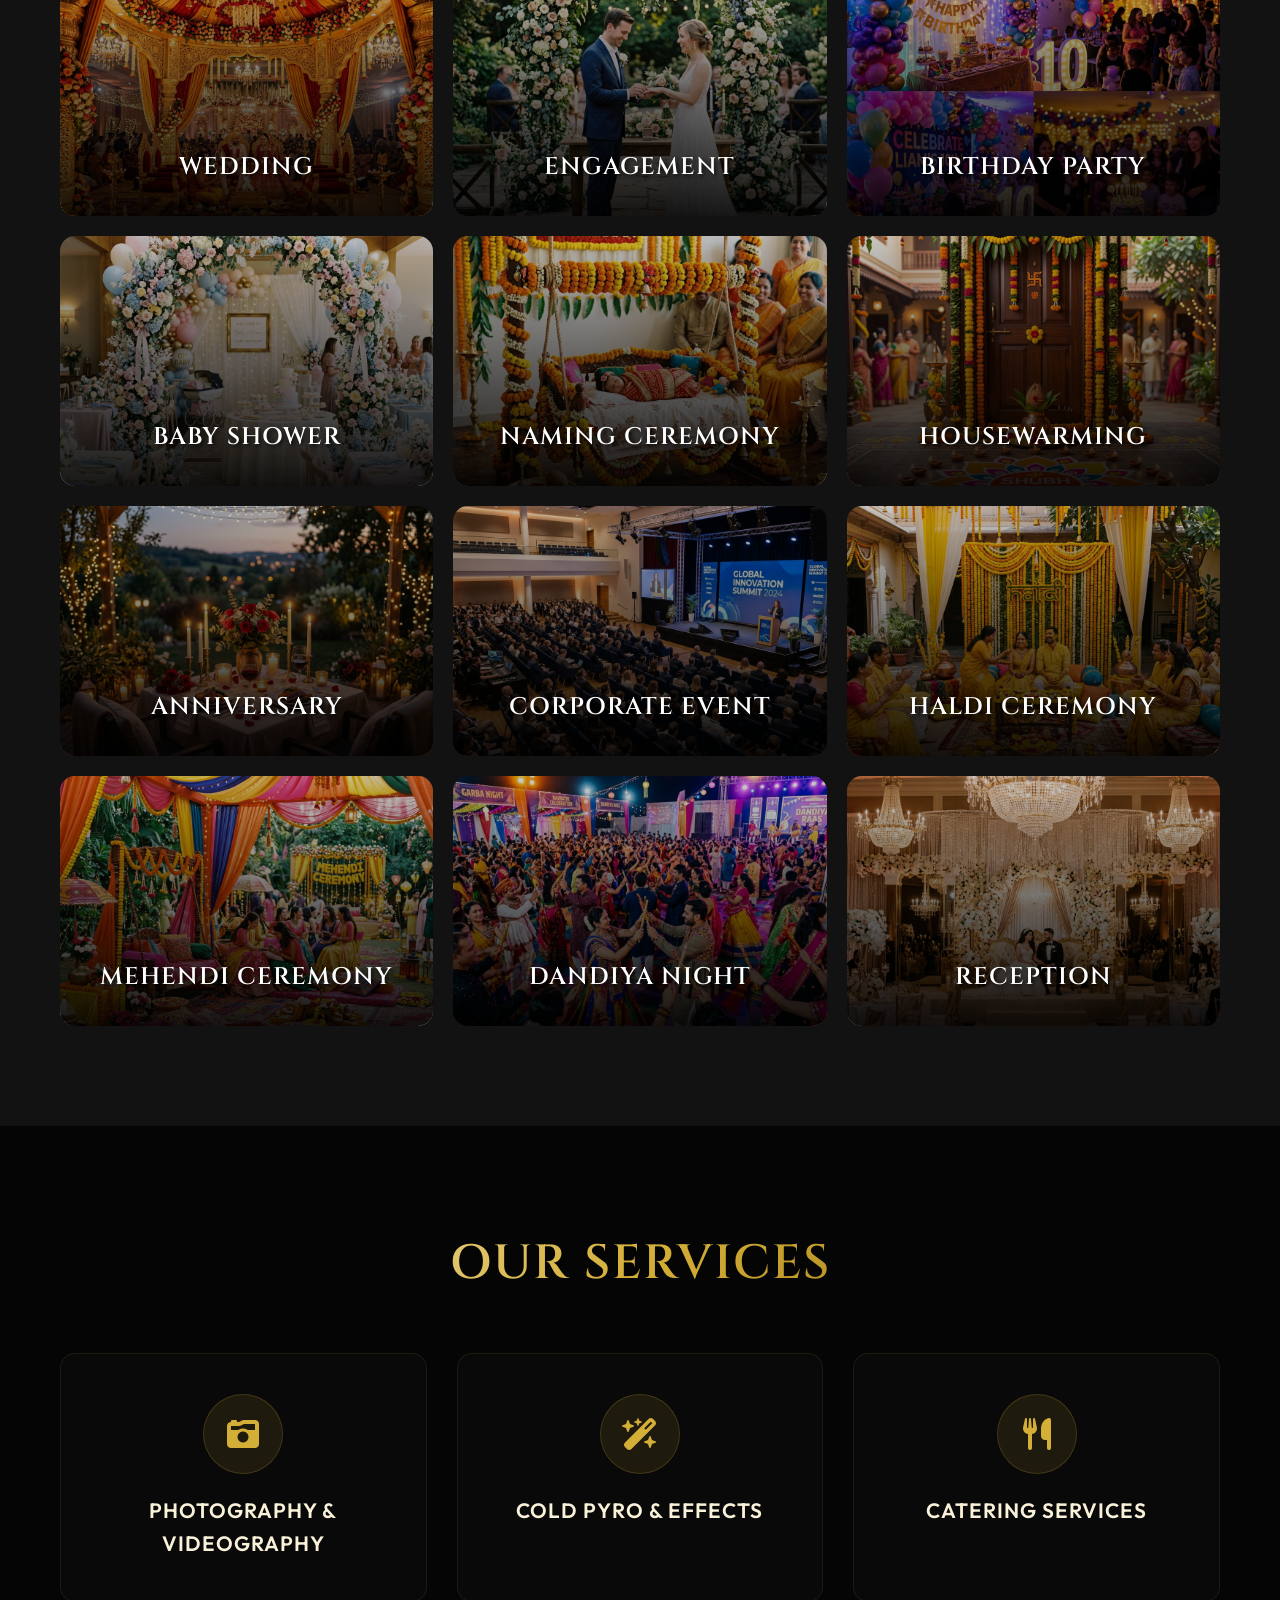
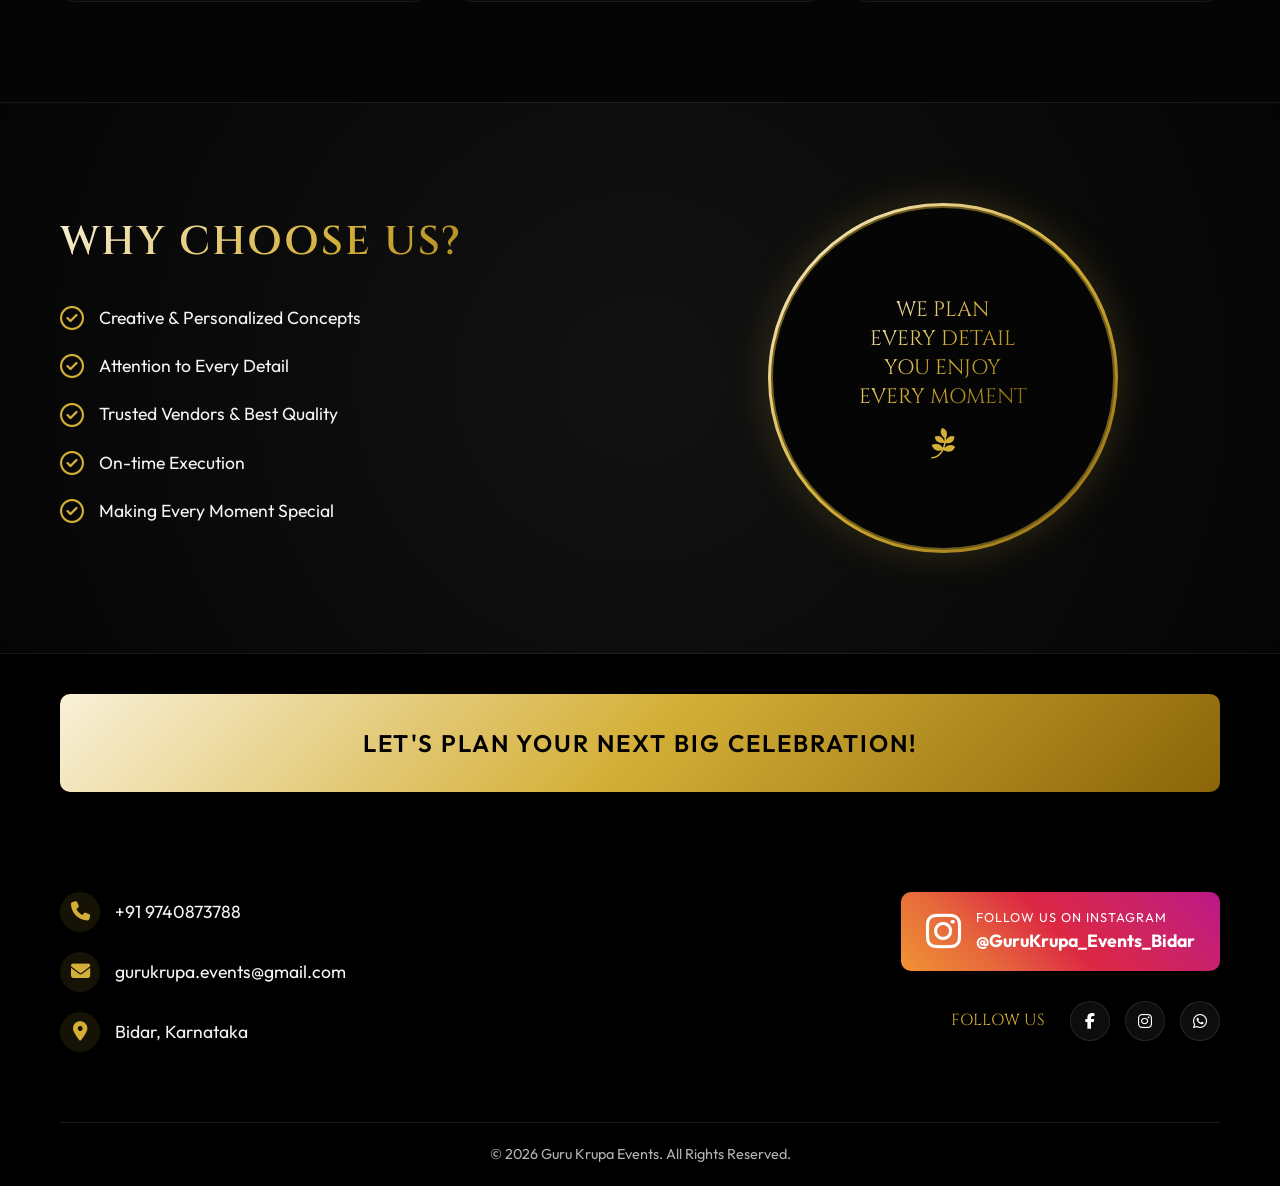
==== commit d5fd2d46: "updates in Services" ====
--- a/index.html
+++ b/index.html
@@ -145,12 +145,12 @@
         <div class="container">
             <h2 class="section-title">OUR SERVICES</h2>
             <div class="icon-grid">
-                <div class="icon-card">
+                <a href="#camera-rental" class="icon-card" style="text-decoration: none; color: inherit; display: block;">
                     <div class="icon-wrapper">
                         <i class="fa-solid fa-camera-retro"></i>
                     </div>
                     <h3>Photography & Videography</h3>
-                </div>
+                </a>
                 <div class="icon-card">
                     <div class="icon-wrapper">
                         <i class="fa-solid fa-wand-magic-sparkles"></i>
@@ -164,13 +164,9 @@
                     <h3>Catering Services</h3>
                 </div>
             </div>
-        </div>
-    </section>
-
-    <!-- Camera Rental Banner -->
-    <section class="camera-rental-section">
-        <div class="container">
-            <div class="rental-box">
+            
+            <!-- Camera Rental Banner -->
+            <div id="camera-rental" class="rental-box" style="margin-top: 60px;">
                 <div class="rental-header">
                     <h3 class="rental-subtitle">SHOOT MORE, <span>SPEND LESS.</span></h3>
                     <p class="rental-tagline">PREMIUM GEAR. PROFESSIONAL RESULTS. PERFECT FOR EVERY SHOOT.</p>
--- a/styles.css
+++ b/styles.css
@@ -496,11 +496,9 @@
 }
 
 /* Camera Rental Section */
-.camera-rental-section {
-    padding: 100px 0;
-    background-color: var(--bg-light);
-}
-
+#camera-rental {
+    display: none;
+}
 .rental-box {
     background: #0a0a0a;
     border: 2px solid var(--gold-primary);
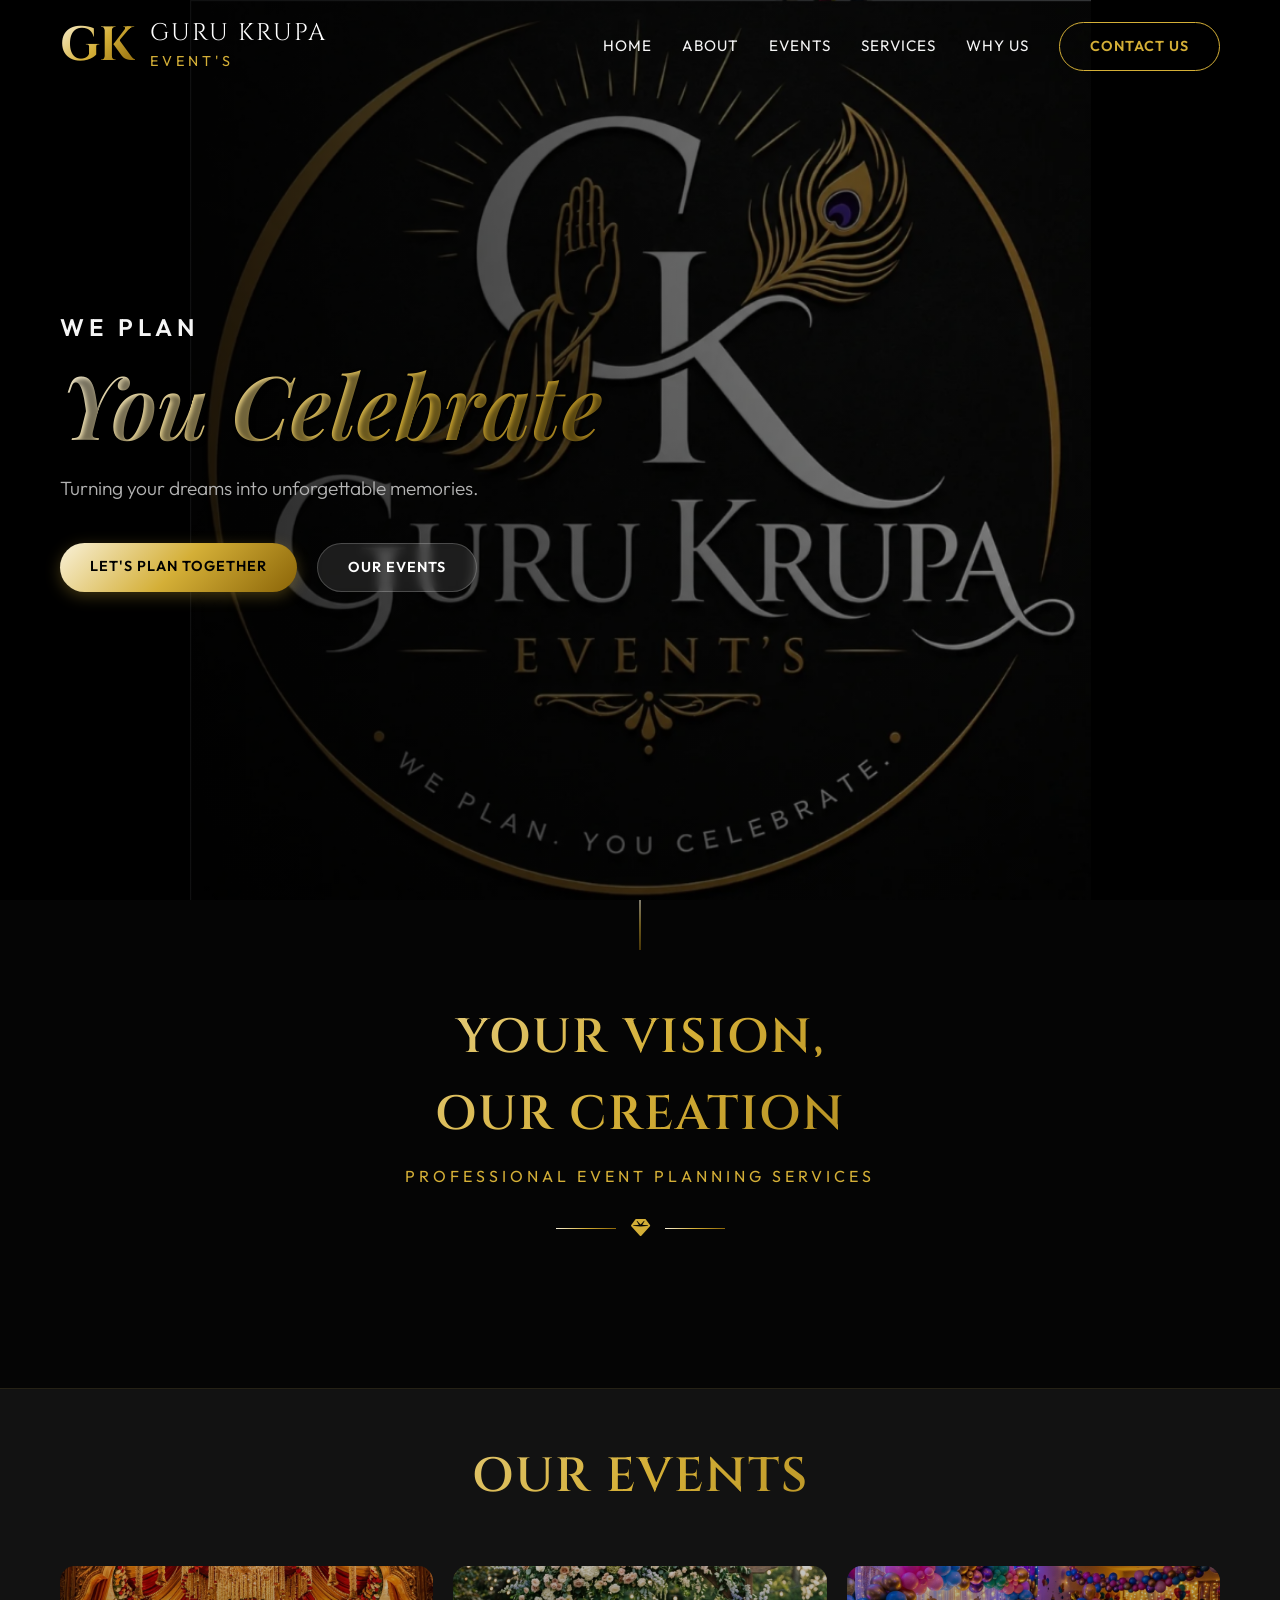
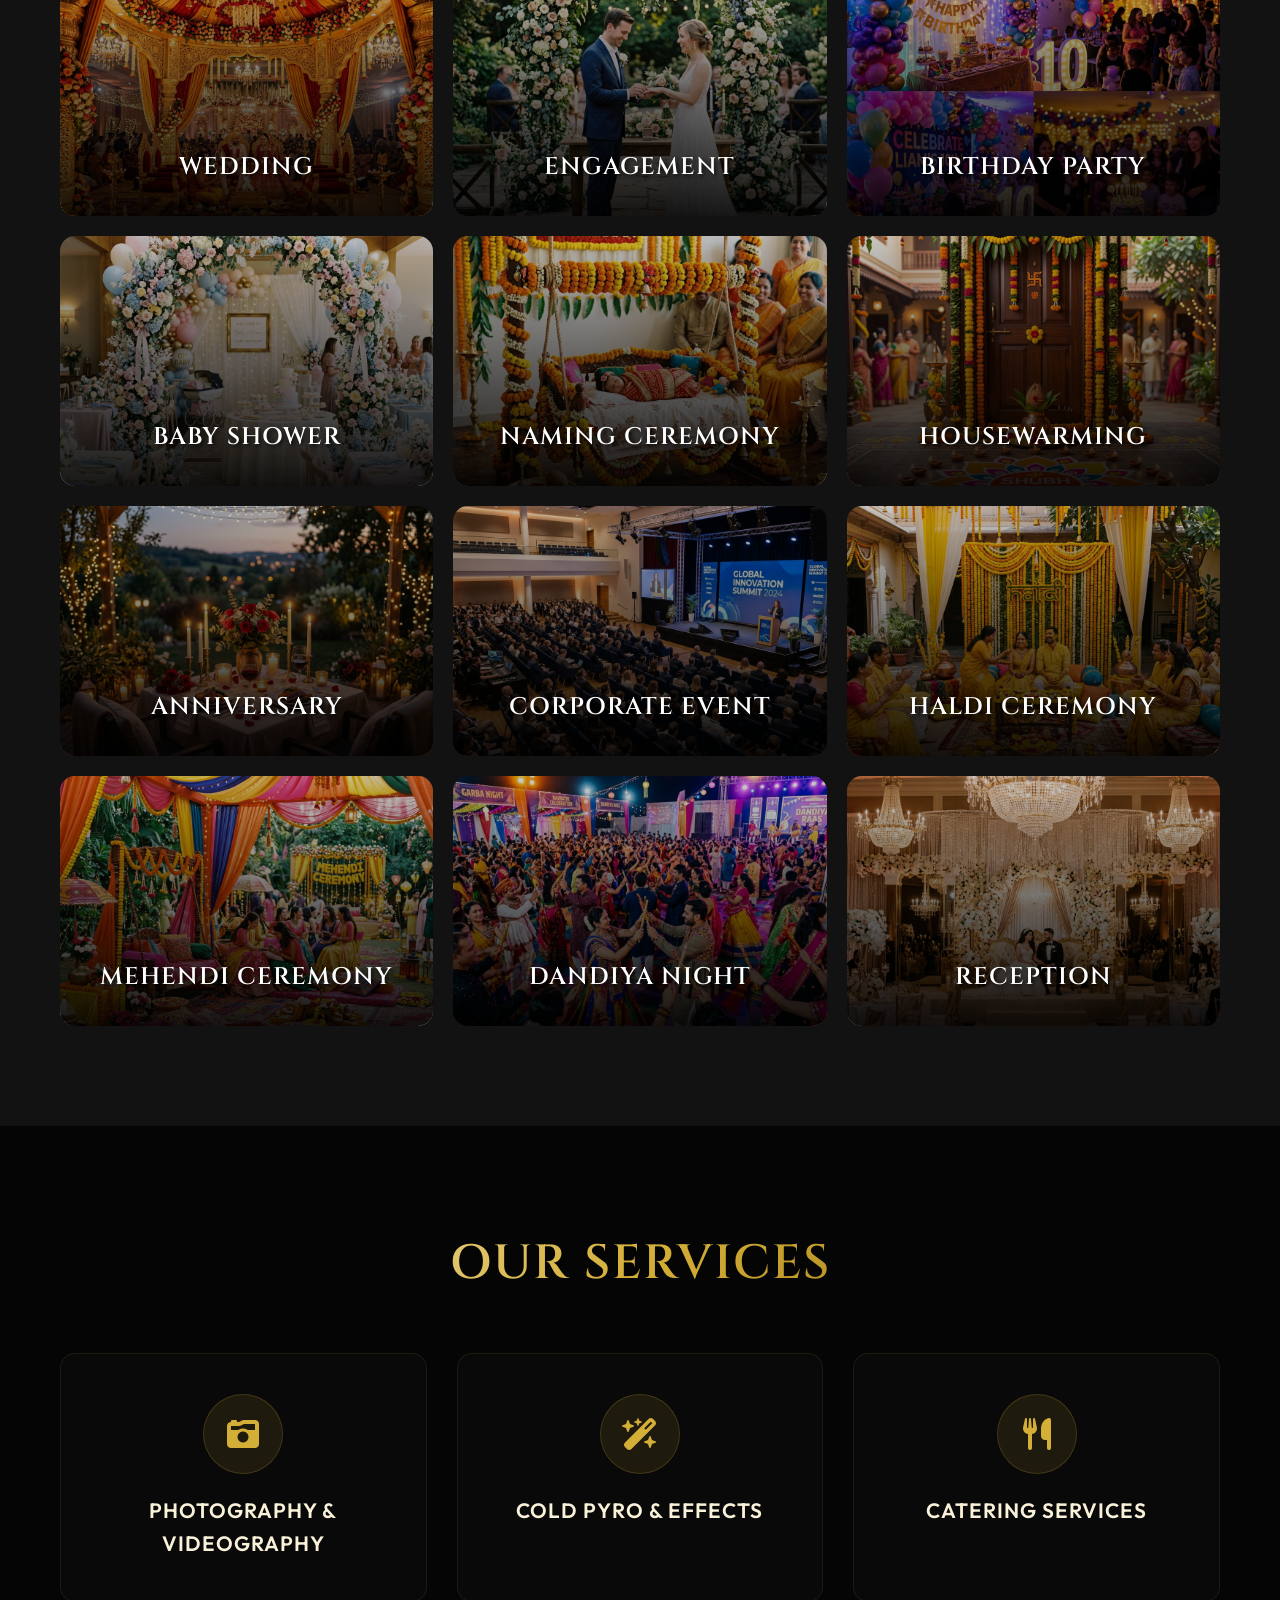
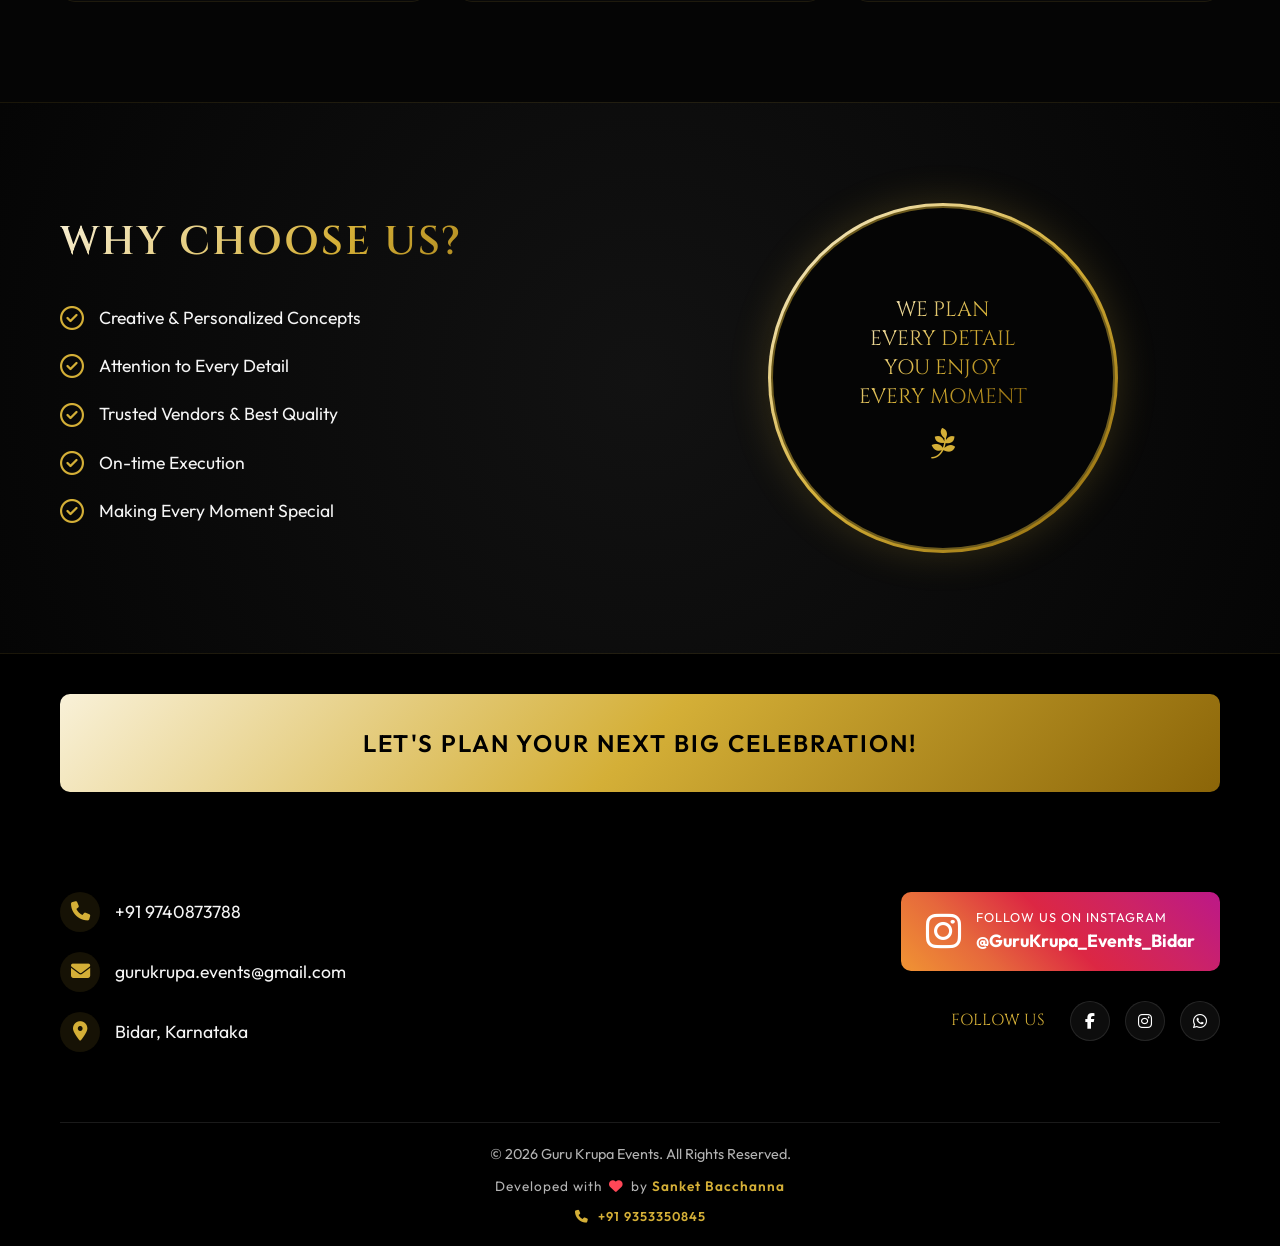
==== commit 4a49f631: "added developer detail" ====
--- a/index.html
+++ b/index.html
@@ -145,7 +145,8 @@
         <div class="container">
             <h2 class="section-title">OUR SERVICES</h2>
             <div class="icon-grid">
-                <a href="#camera-rental" class="icon-card" style="text-decoration: none; color: inherit; display: block;">
+                <a href="#camera-rental" class="icon-card"
+                    style="text-decoration: none; color: inherit; display: block;">
                     <div class="icon-wrapper">
                         <i class="fa-solid fa-camera-retro"></i>
                     </div>
@@ -164,7 +165,7 @@
                     <h3>Catering Services</h3>
                 </div>
             </div>
-            
+
             <!-- Camera Rental Banner -->
             <div id="camera-rental" class="rental-box" style="margin-top: 60px;">
                 <div class="rental-header">
@@ -322,6 +323,11 @@
 
             <div class="footer-bottom">
                 <p>&copy; 2026 Guru Krupa Events. All Rights Reserved.</p>
+                <p class="developer-info">
+                    Developed with <i class="fa-solid fa-heart"></i> by <a href="https://github.com/Sanketbacchanna"
+                        target="_blank">Sanket Bacchanna</a>
+                    <span class="dev-contact"><i class="fa-solid fa-phone"></i> <a href="tel:+919353350845">+91 9353350845</a></span>
+                </p>
             </div>
         </div>
     </footer>
--- a/styles.css
+++ b/styles.css
@@ -262,10 +262,12 @@
     position: relative;
     display: flex;
     align-items: center;
-    background-image: url('images/event_wedding_1783930177875.png');
-    background-size: cover;
+    background-image: url('images/logo_background.png');
+    background-size: contain;
     background-position: center;
+    background-repeat: no-repeat;
     background-attachment: fixed;
+    background-color: #000;
 }
 
 .hero-overlay {
@@ -1099,6 +1101,61 @@
     border-top: 1px solid rgba(255, 255, 255, 0.1);
     color: var(--text-muted);
     font-size: 0.9rem;
+}
+
+.developer-info {
+    margin-top: 10px;
+    font-family: var(--font-body);
+    font-size: 0.85rem;
+    letter-spacing: 1px;
+}
+
+.developer-info .fa-heart {
+    color: #ff4757;
+    margin: 0 3px;
+    animation: heartbeat 1.5s infinite;
+    display: inline-block;
+}
+
+.dev-contact {
+    display: block;
+    margin-top: 8px;
+    font-size: 0.8rem;
+    color: var(--text-muted);
+}
+
+.dev-contact i {
+    color: var(--gold-primary);
+    margin-right: 5px;
+}
+
+.dev-contact a {
+    color: var(--text-muted);
+    font-weight: normal;
+}
+
+.dev-contact a:hover {
+    color: var(--gold-primary);
+}
+
+.developer-info a {
+    color: var(--gold-primary);
+    text-decoration: none;
+    font-weight: 600;
+    transition: var(--transition-smooth);
+}
+
+.developer-info a:hover {
+    color: #fff;
+    text-shadow: 0 0 10px rgba(212, 175, 55, 0.5);
+}
+
+@keyframes heartbeat {
+    0% { transform: scale(1); }
+    14% { transform: scale(1.3); }
+    28% { transform: scale(1); }
+    42% { transform: scale(1.3); }
+    70% { transform: scale(1); }
 }
 
 /* Animations */
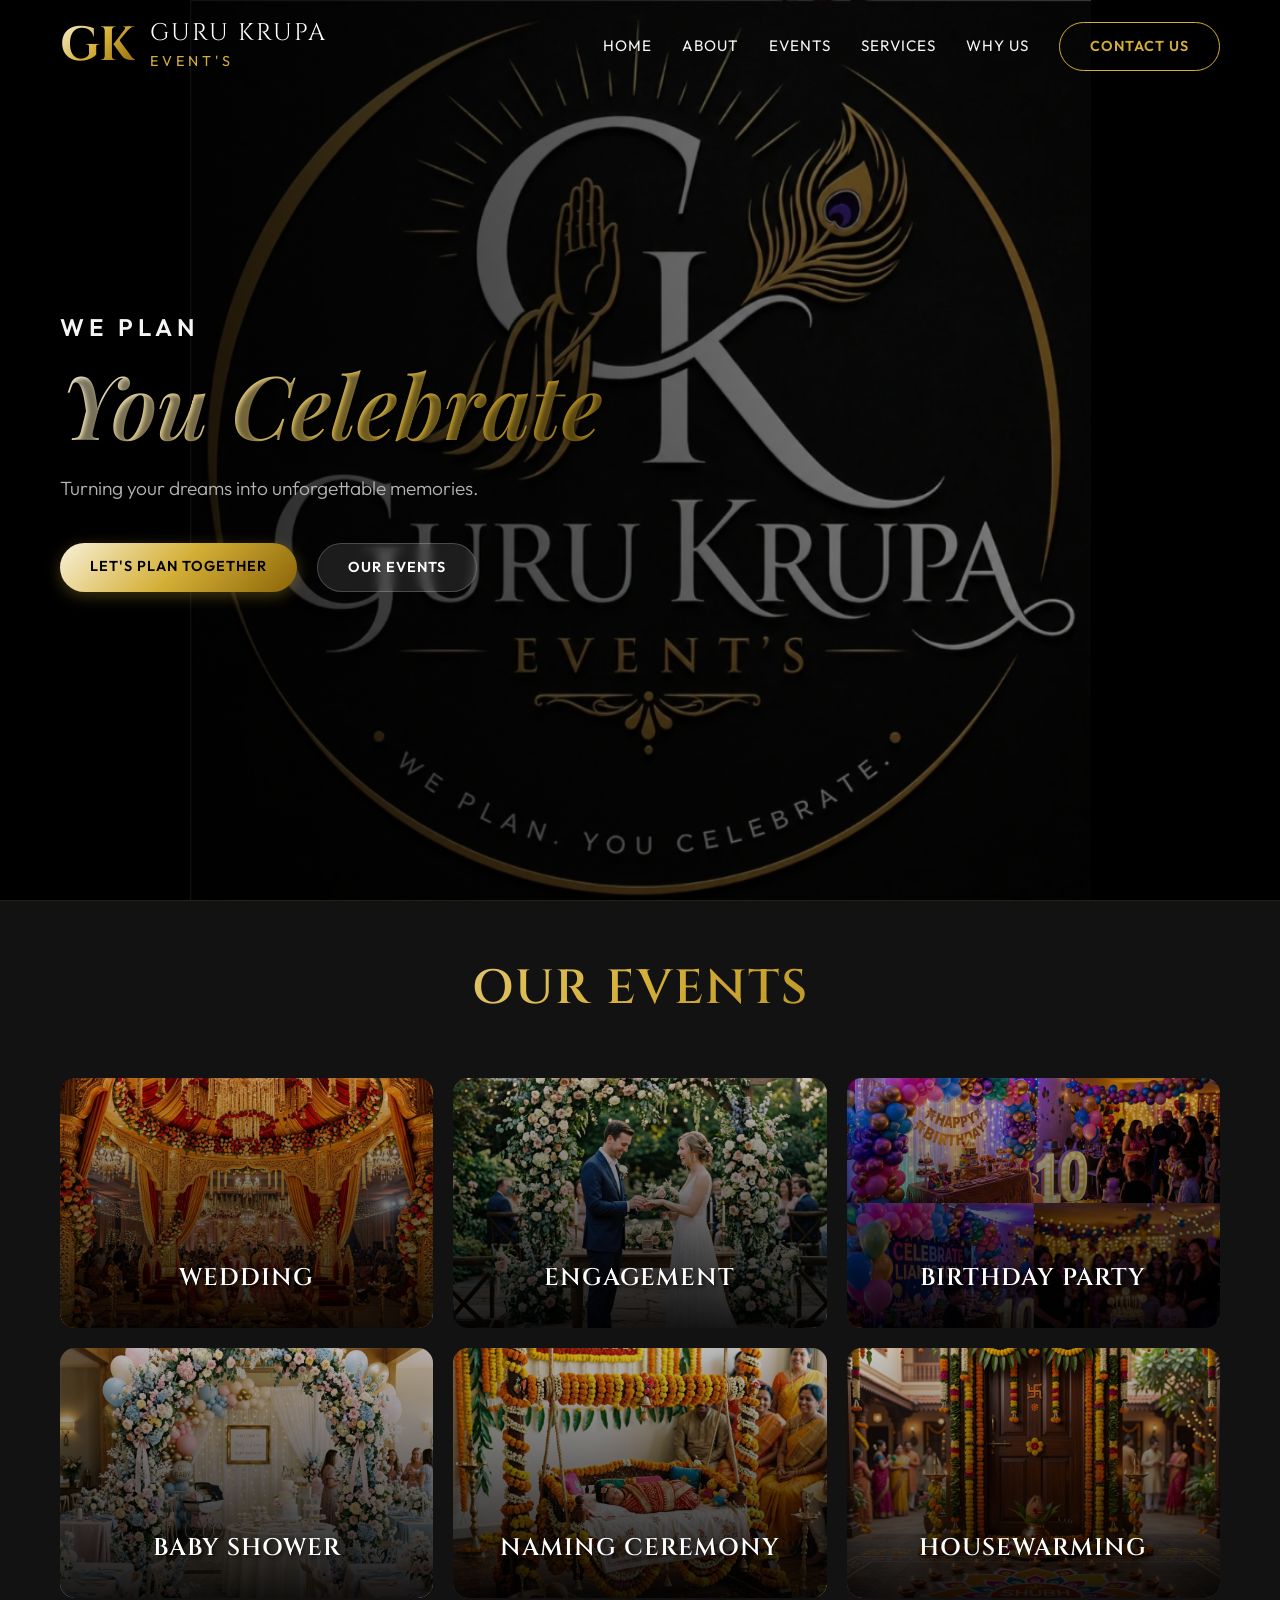
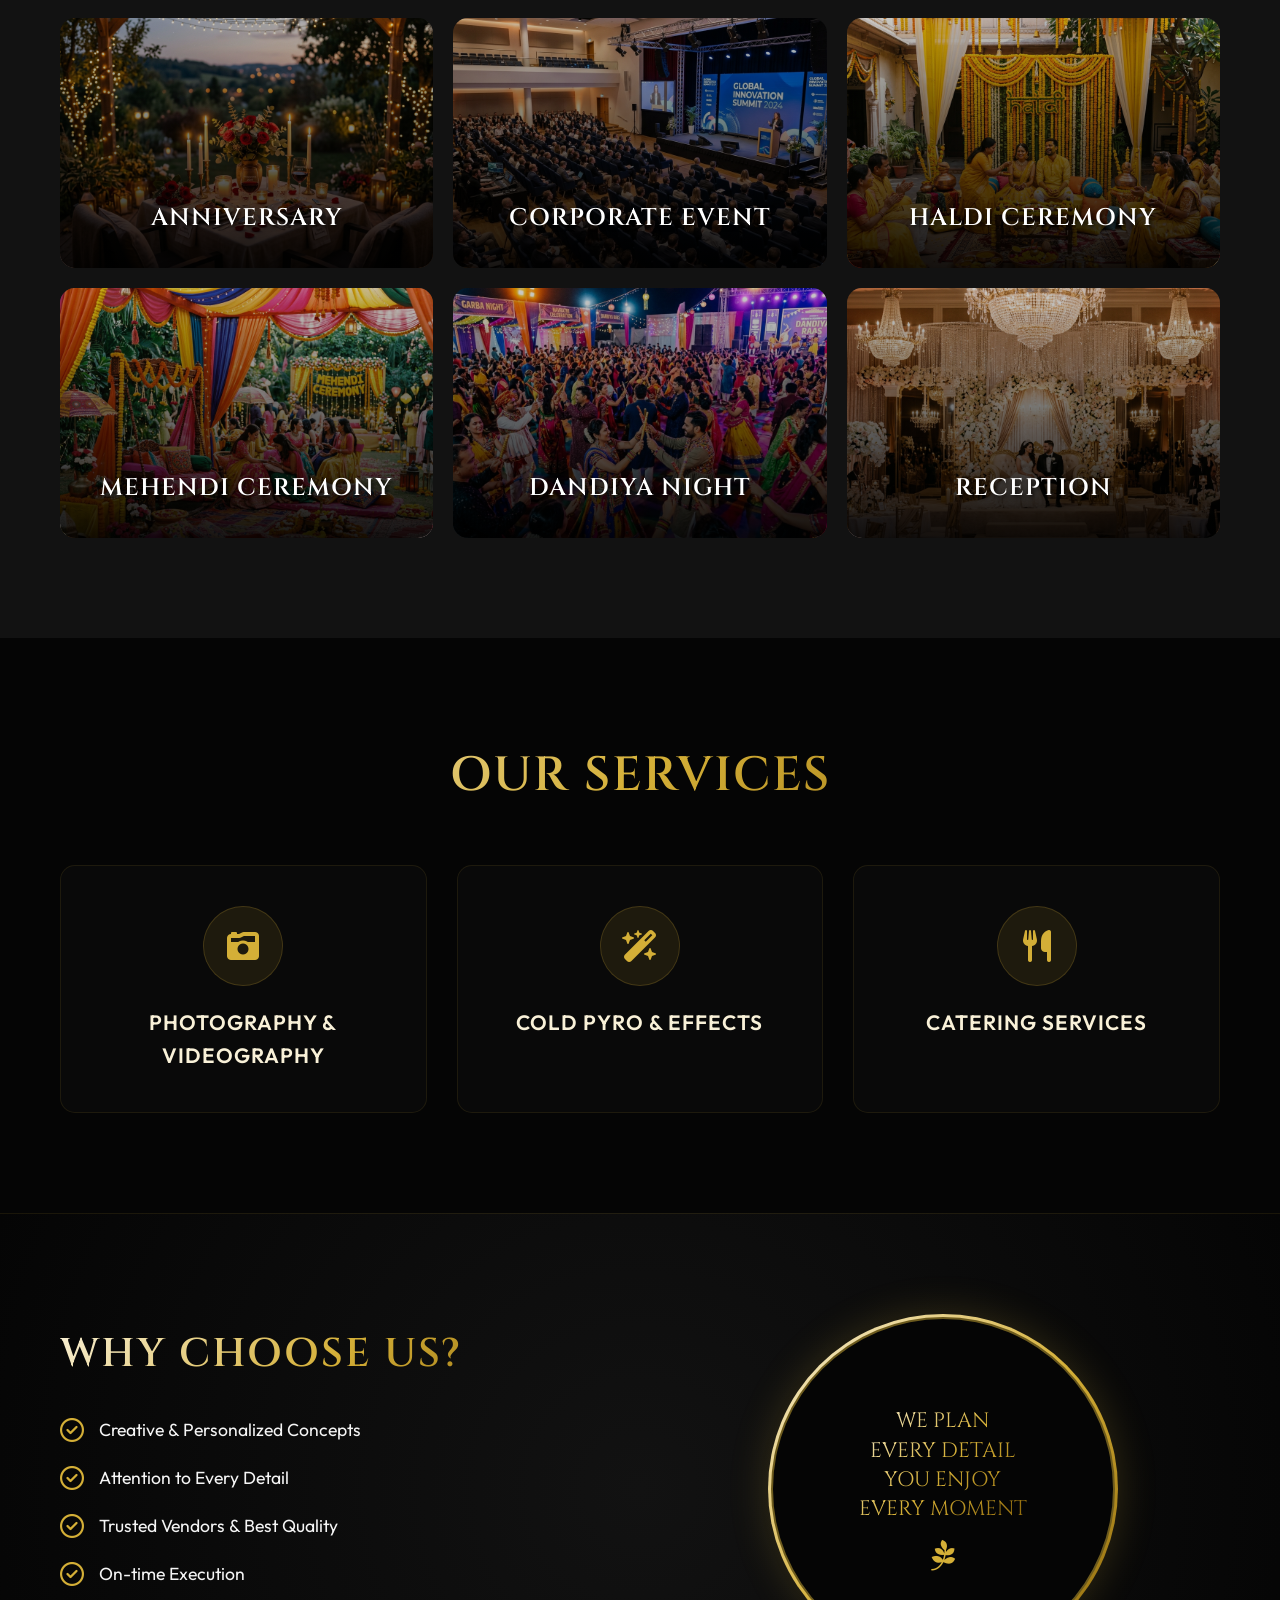
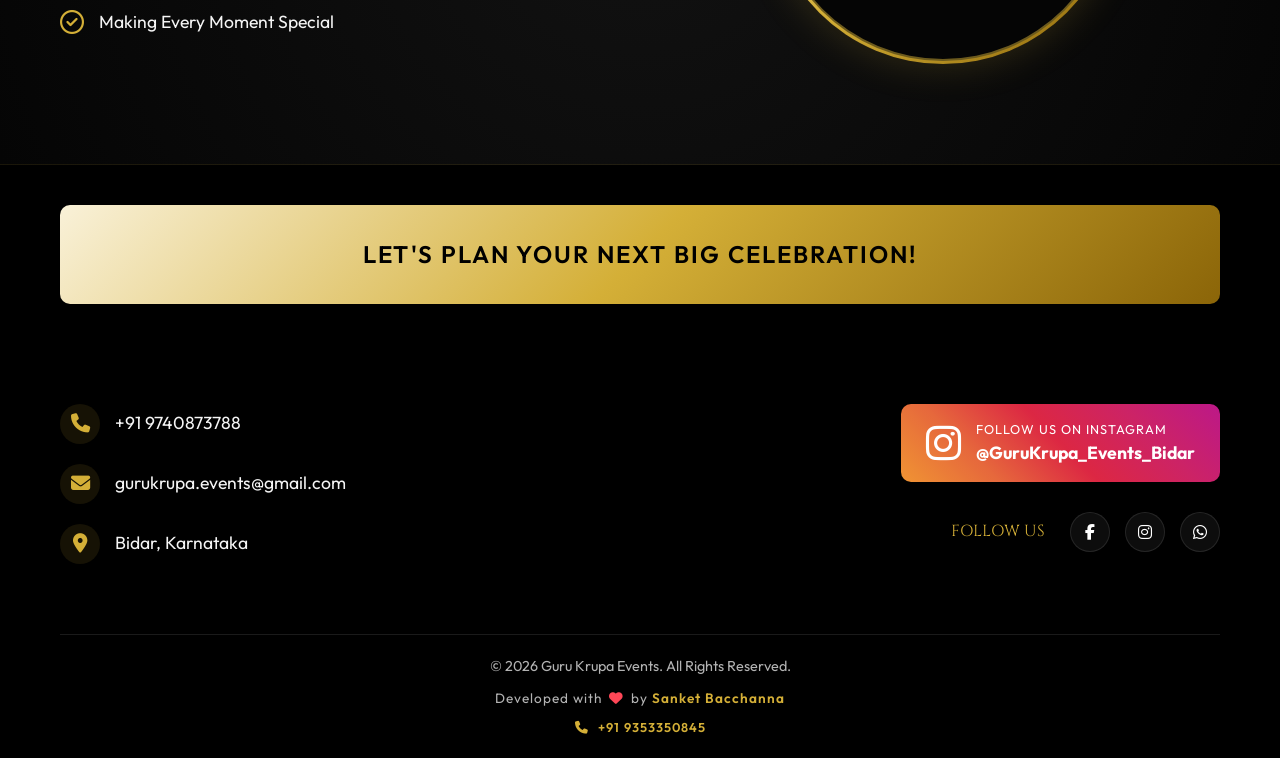
==== commit 3b09489c: "about page" ====
--- a/index.html
+++ b/index.html
@@ -60,17 +60,6 @@
         </div>
     </header>
 
-    <!-- Intro Section -->
-    <section id="about" class="intro-section">
-        <div class="container">
-            <h2 class="section-title">YOUR VISION,<br>OUR CREATION</h2>
-            <p class="section-subtitle">PROFESSIONAL EVENT PLANNING SERVICES</p>
-            <div class="divider">
-                <span></span><i class="fa-solid fa-gem"></i><span></span>
-            </div>
-        </div>
-    </section>
-
     <!-- Events Section -->
     <section id="services" class="services-section">
         <div class="container">
@@ -326,7 +315,8 @@
                 <p class="developer-info">
                     Developed with <i class="fa-solid fa-heart"></i> by <a href="https://github.com/Sanketbacchanna"
                         target="_blank">Sanket Bacchanna</a>
-                    <span class="dev-contact"><i class="fa-solid fa-phone"></i> <a href="tel:+919353350845">+91 9353350845</a></span>
+                    <span class="dev-contact"><i class="fa-solid fa-phone"></i> <a href="tel:+919353350845">+91
+                            9353350845</a></span>
                 </p>
             </div>
         </div>
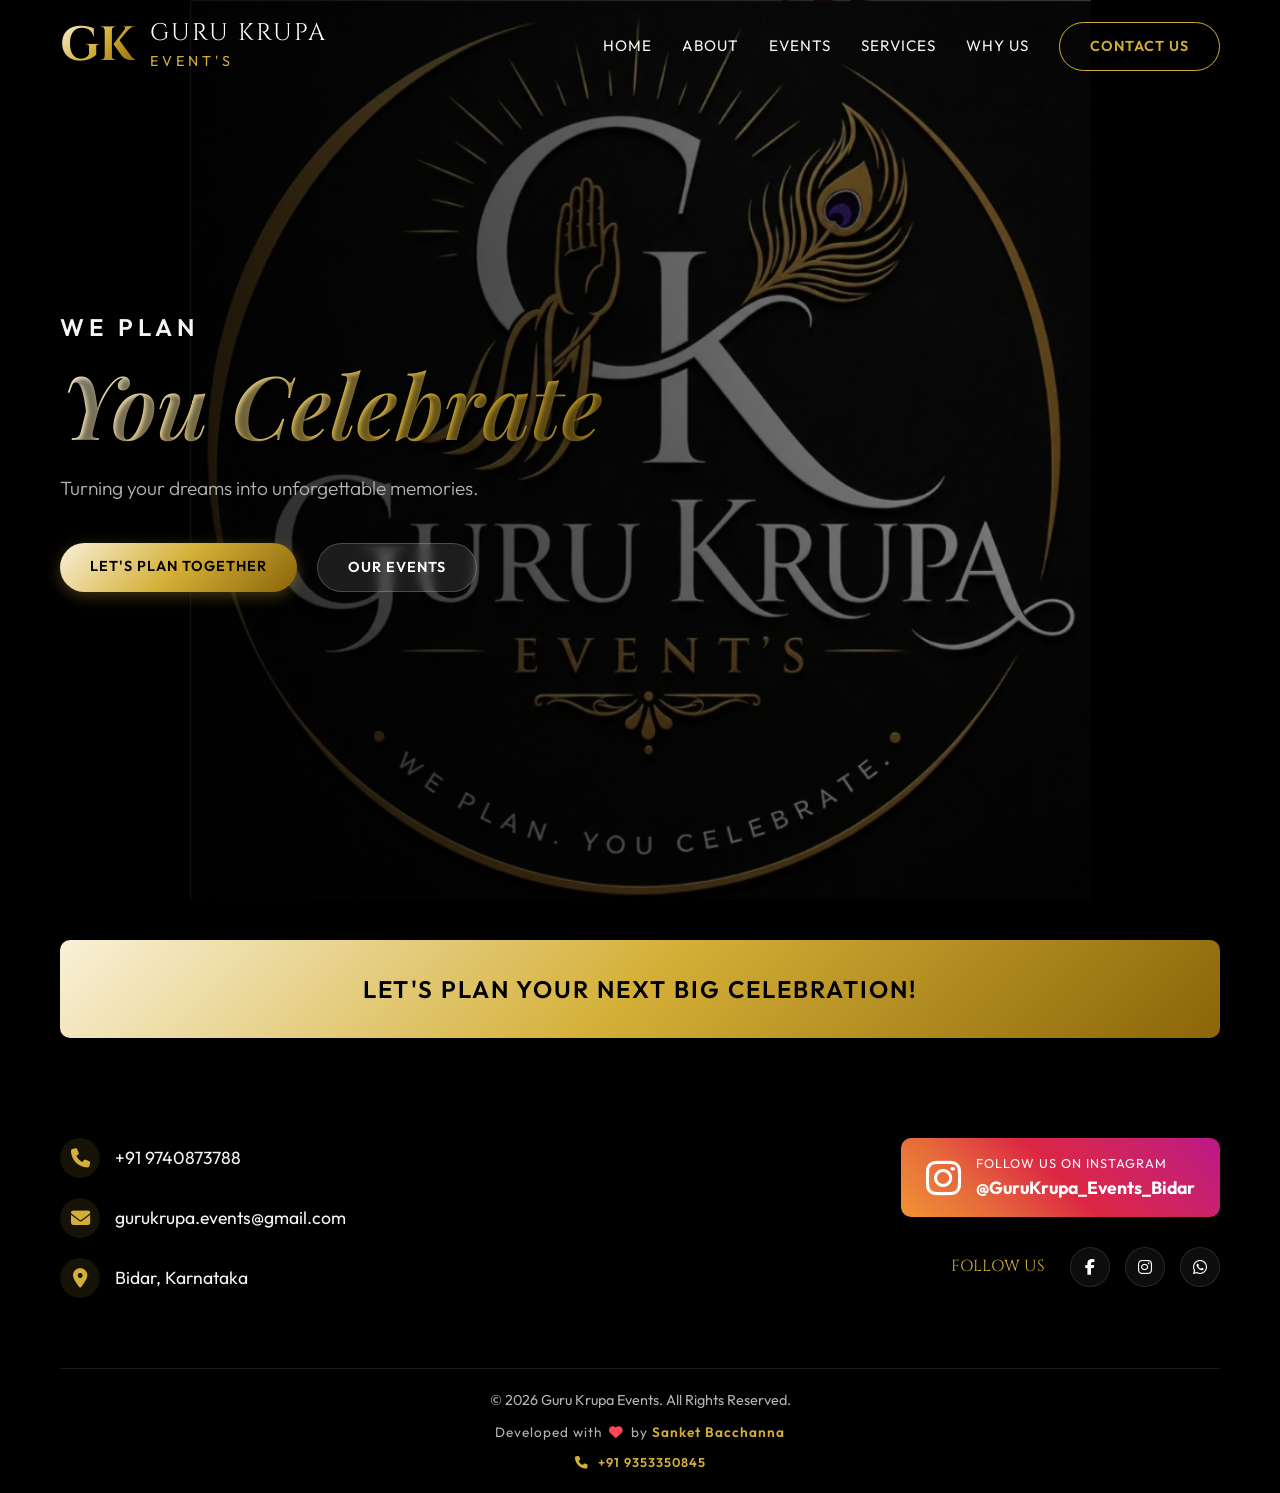
==== commit ff7fbbec: "added more page" ====
--- a/index.html
+++ b/index.html
@@ -32,11 +32,11 @@
             </a>
             <div class="nav-links">
                 <a href="#home">Home</a>
-                <a href="#about">About</a>
-                <a href="#services">Events</a>
-                <a href="#extra-services">Services</a>
-                <a href="#why-us">Why Us</a>
-                <a href="#contact" class="btn-primary-outline">Contact Us</a>
+                <a href="about.html">About</a>
+                <a href="services.html">Events</a>
+                <a href="extra-services.html">Services</a>
+                <a href="why-us.html">Why Us</a>
+                <a href="contact.html" class="btn-primary-outline">Contact Us</a>
             </div>
             <button class="mobile-menu-btn">
                 <i class="fas fa-bars"></i>
@@ -59,213 +59,6 @@
             </div>
         </div>
     </header>
-
-    <!-- Events Section -->
-    <section id="services" class="services-section">
-        <div class="container">
-            <h2 class="section-title" style="margin-bottom: 40px;">OUR EVENTS</h2>
-            <div class="services-grid image-grid">
-                <div class="service-card image-card"
-                    style="background-image: url('images/event_wedding_1783930177875.png');">
-                    <div class="card-overlay"></div>
-                    <h3>Wedding</h3>
-                </div>
-                <div class="service-card image-card"
-                    style="background-image: url('images/event_engagement_1783930188239.png');">
-                    <div class="card-overlay"></div>
-                    <h3>Engagement</h3>
-                </div>
-                <div class="service-card image-card"
-                    style="background-image: url('images/event_birthday_1783930198374.png');">
-                    <div class="card-overlay"></div>
-                    <h3>Birthday Party</h3>
-                </div>
-                <div class="service-card image-card"
-                    style="background-image: url('images/event_babyshower_1783930208624.png');">
-                    <div class="card-overlay"></div>
-                    <h3>Baby Shower</h3>
-                </div>
-                <div class="service-card image-card"
-                    style="background-image: url('images/event_naming_1783930219801.png');">
-                    <div class="card-overlay"></div>
-                    <h3>Naming Ceremony</h3>
-                </div>
-                <div class="service-card image-card"
-                    style="background-image: url('images/event_housewarming_1783930230044.png');">
-                    <div class="card-overlay"></div>
-                    <h3>Housewarming</h3>
-                </div>
-                <div class="service-card image-card"
-                    style="background-image: url('images/event_anniversary_1783930243303.png');">
-                    <div class="card-overlay"></div>
-                    <h3>Anniversary</h3>
-                </div>
-                <div class="service-card image-card"
-                    style="background-image: url('images/event_corporate_1783930254294.png');">
-                    <div class="card-overlay"></div>
-                    <h3>Corporate Event</h3>
-                </div>
-                <div class="service-card image-card"
-                    style="background-image: url('images/event_haldi_1783930264420.png');">
-                    <div class="card-overlay"></div>
-                    <h3>Haldi Ceremony</h3>
-                </div>
-                <div class="service-card image-card"
-                    style="background-image: url('images/event_mehendi_1783930274784.png');">
-                    <div class="card-overlay"></div>
-                    <h3>Mehendi Ceremony</h3>
-                </div>
-                <div class="service-card image-card"
-                    style="background-image: url('images/event_dandiya_1783930285311.png');">
-                    <div class="card-overlay"></div>
-                    <h3>Dandiya Night</h3>
-                </div>
-                <div class="service-card image-card"
-                    style="background-image: url('images/event_reception_1783930295311.png');">
-                    <div class="card-overlay"></div>
-                    <h3>Reception</h3>
-                </div>
-            </div>
-        </div>
-    </section>
-
-    <!-- Extra Services Section -->
-    <section id="extra-services" class="extra-services-section">
-        <div class="container">
-            <h2 class="section-title">OUR SERVICES</h2>
-            <div class="icon-grid">
-                <a href="#camera-rental" class="icon-card"
-                    style="text-decoration: none; color: inherit; display: block;">
-                    <div class="icon-wrapper">
-                        <i class="fa-solid fa-camera-retro"></i>
-                    </div>
-                    <h3>Photography & Videography</h3>
-                </a>
-                <div class="icon-card">
-                    <div class="icon-wrapper">
-                        <i class="fa-solid fa-wand-magic-sparkles"></i>
-                    </div>
-                    <h3>Cold Pyro & Effects</h3>
-                </div>
-                <div class="icon-card">
-                    <div class="icon-wrapper">
-                        <i class="fa-solid fa-utensils"></i>
-                    </div>
-                    <h3>Catering Services</h3>
-                </div>
-            </div>
-
-            <!-- Camera Rental Banner -->
-            <div id="camera-rental" class="rental-box" style="margin-top: 60px;">
-                <div class="rental-header">
-                    <h3 class="rental-subtitle">SHOOT MORE, <span>SPEND LESS.</span></h3>
-                    <p class="rental-tagline">PREMIUM GEAR. PROFESSIONAL RESULTS. PERFECT FOR EVERY SHOOT.</p>
-                    <h2 class="rental-title"><i class="fa-solid fa-camera"></i> CAMERA & ACCESSORIES <span>RENTAL</span>
-                    </h2>
-                </div>
-
-                <div class="rental-features">
-                    <div class="feature-item">
-                        <i class="fa-solid fa-camera"></i>
-                        <span>PHOTO<br>SHOOTS</span>
-                    </div>
-                    <div class="feature-item">
-                        <i class="fa-solid fa-video"></i>
-                        <span>VIDEO<br>SHOOTS</span>
-                    </div>
-                    <div class="feature-item">
-                        <i class="fa-solid fa-champagne-glasses"></i>
-                        <span>EVENTS &<br>FUNCTIONS</span>
-                    </div>
-                </div>
-
-                <div class="rental-details">
-                    <div class="gear-list">
-                        <h4>GEAR AVAILABLE</h4>
-                        <ul>
-                            <li>DSLR CAMERAS</li>
-                            <li>LENSES</li>
-                            <li>SPEEDLIGHT FLASHES</li>
-                            <li>BATTERIES & CHARGERS</li>
-                            <li>MEMORY CARDS</li>
-                            <li>TRIPODS & MORE</li>
-                        </ul>
-                    </div>
-                    <div class="quality-box">
-                        <i class="fa-solid fa-shield-halved"></i>
-                        <ul>
-                            <li>WELL MAINTAINED</li>
-                            <li>QUALITY CHECKED</li>
-                            <li>READY TO SHOOT</li>
-                        </ul>
-                    </div>
-                </div>
-
-                <div class="rental-perks">
-                    <div class="perk">
-                        <div class="perk-icon"><i class="fa-solid fa-hand-holding-dollar"></i></div>
-                        <span>AFFORDABLE<br>PRICING</span>
-                    </div>
-                    <div class="perk">
-                        <div class="perk-icon"><i class="fa-regular fa-calendar-check"></i></div>
-                        <span>FLEXIBLE<br>RENTAL PLANS</span>
-                    </div>
-                    <div class="perk">
-                        <div class="perk-icon"><i class="fa-solid fa-handshake"></i></div>
-                        <span>RELIABLE GEAR<br>YOU CAN TRUST</span>
-                    </div>
-                </div>
-
-                <div class="rental-cta">
-                    <i class="fa-solid fa-camera-retro"></i>
-                    <div>
-                        <strong>GEAR UP.<br>CREATE MORE.</strong>
-                        <p>LET'S MAKE YOUR<br>NEXT SHOOT<br><span>UNFORGETTABLE.</span></p>
-                    </div>
-                </div>
-            </div>
-        </div>
-    </section>
-
-    <!-- Why Choose Us -->
-    <section id="why-us" class="why-us-section">
-        <div class="container why-us-container">
-            <div class="why-us-content">
-                <h2 class="section-title">WHY CHOOSE US?</h2>
-                <ul class="feature-list">
-                    <li>
-                        <i class="fa-regular fa-circle-check"></i>
-                        <span>Creative & Personalized Concepts</span>
-                    </li>
-                    <li>
-                        <i class="fa-regular fa-circle-check"></i>
-                        <span>Attention to Every Detail</span>
-                    </li>
-                    <li>
-                        <i class="fa-regular fa-circle-check"></i>
-                        <span>Trusted Vendors & Best Quality</span>
-                    </li>
-                    <li>
-                        <i class="fa-regular fa-circle-check"></i>
-                        <span>On-time Execution</span>
-                    </li>
-                    <li>
-                        <i class="fa-regular fa-circle-check"></i>
-                        <span>Making Every Moment Special</span>
-                    </li>
-                </ul>
-            </div>
-            <div class="why-us-badge-container">
-                <div class="gold-badge">
-                    <div class="badge-inner">
-                        <p>WE PLAN<br>EVERY DETAIL<br>YOU ENJOY<br>EVERY MOMENT</p>
-                        <i class="fa-brands fa-pagelines"></i>
-                    </div>
-                </div>
-            </div>
-        </div>
-    </section>
-
     <!-- Contact & Footer -->
     <footer id="contact" class="footer">
         <div class="container">
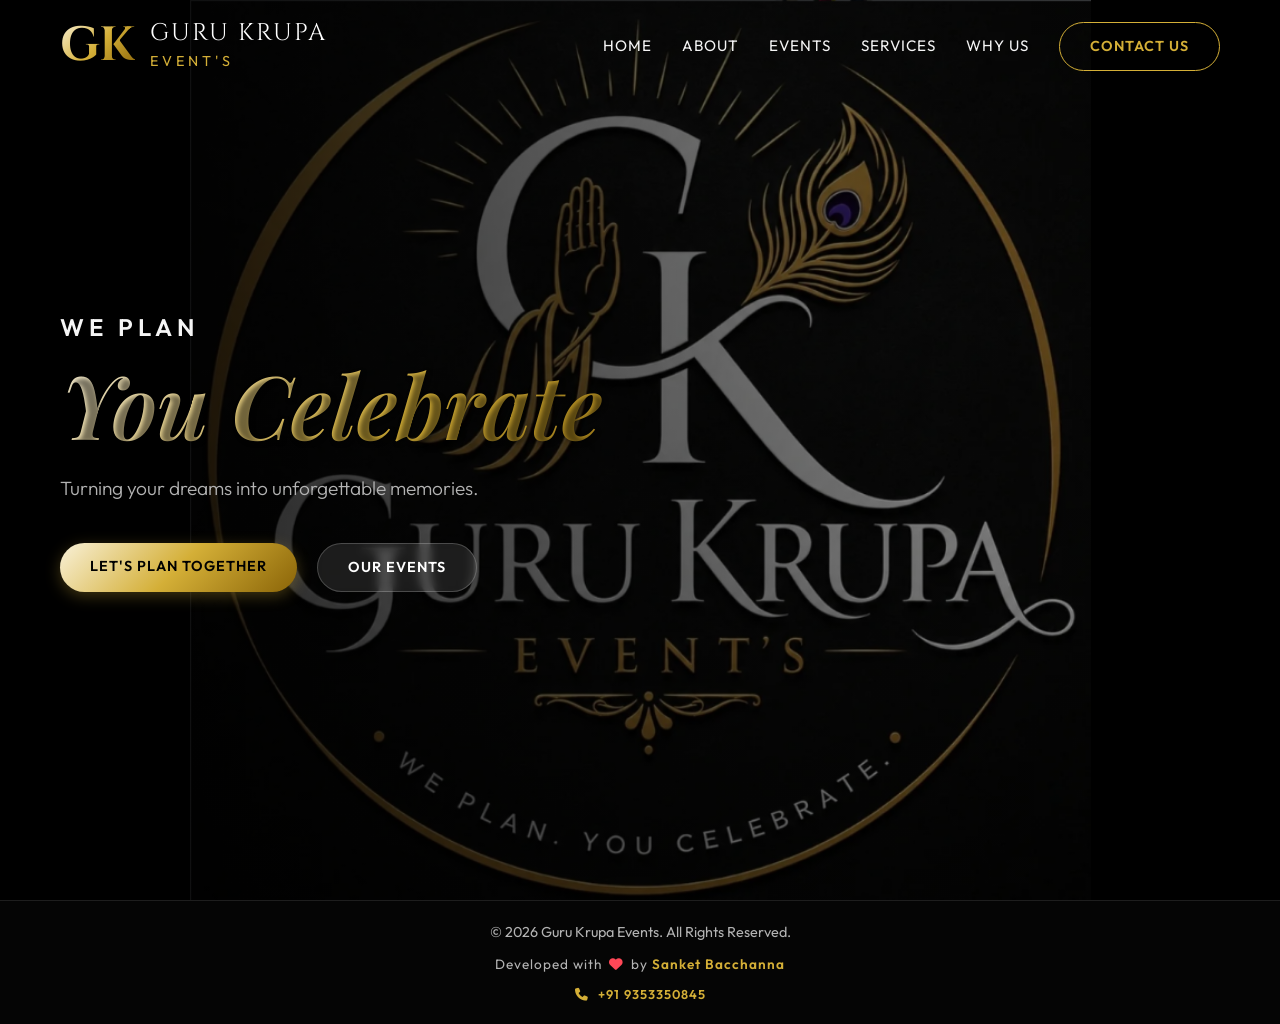
==== commit 75aca2b9: "some changes" ====
--- a/index.html
+++ b/index.html
@@ -60,60 +60,17 @@
         </div>
     </header>
     <!-- Contact & Footer -->
-    <footer id="contact" class="footer">
-        <div class="container">
-            <div class="cta-banner">
-                <h2>LET'S PLAN YOUR NEXT BIG CELEBRATION!</h2>
-            </div>
-
-            <div class="footer-content">
-                <div class="contact-info">
-                    <div class="contact-item">
-                        <i class="fa-solid fa-phone"></i>
-                        <span>+91 9740873788</span>
-                    </div>
-                    <div class="contact-item">
-                        <i class="fa-solid fa-envelope"></i>
-                        <span>gurukrupa.events@gmail.com</span>
-                    </div>
-                    <div class="contact-item">
-                        <i class="fa-solid fa-location-dot"></i>
-                        <span>Bidar, Karnataka</span>
-                    </div>
-                </div>
-
-                <div class="social-info">
-                    <div class="instagram-follow">
-                        <i class="fa-brands fa-instagram"></i>
-                        <div>
-                            <span><a href="https://www.instagram.com/gurukrupa_events_bidar?igsh=Z3ZuejA4eThpbWNu">FOLLOW
-                                    US ON INSTAGRAM</a></span>
-                            <strong><a
-                                    href="https://www.instagram.com/gurukrupa_events_bidar?igsh=Z3ZuejA4eThpbWNu">@GuruKrupa_Events_Bidar</a></strong>
-                        </div>
-                    </div>
-                    <div class="social-icons">
-                        <span>FOLLOW US</span>
-                        <a href="#"><i class="fa-brands fa-facebook-f"></i></a>
-                        <a
-                            href="https://www.instagram.com/sonu_metre_14/3940139309194110980?utm_source=ig_story_item_share&igsh=MWRqZHF2aXE4aHE2ZQ=="><i
-                                class="fa-brands fa-instagram"></i></a>
-                        <a href="#"><i class="fa-brands fa-whatsapp"></i></a>
-                    </div>
-                </div>
-            </div>
-
-            <div class="footer-bottom">
-                <p>&copy; 2026 Guru Krupa Events. All Rights Reserved.</p>
-                <p class="developer-info">
-                    Developed with <i class="fa-solid fa-heart"></i> by <a href="https://github.com/Sanketbacchanna"
-                        target="_blank">Sanket Bacchanna</a>
-                    <span class="dev-contact"><i class="fa-solid fa-phone"></i> <a href="tel:+919353350845">+91
-                            9353350845</a></span>
-                </p>
-            </div>
-        </div>
-    </footer>
+    <!-- <footer id="contact" class="footer"> -->
+    <div class="footer-bottom">
+        <p>&copy; 2026 Guru Krupa Events. All Rights Reserved.</p>
+        <p class="developer-info">
+            Developed with <i class="fa-solid fa-heart"></i> by <a href="https://github.com/Sanketbacchanna"
+                target="_blank">Sanket Bacchanna</a>
+            <span class="dev-contact"><i class="fa-solid fa-phone"></i> <a href="tel:+919353350845">+91
+                    9353350845</a></span>
+        </p>
+    </div>
+    <!-- </footer> -->
 
     <script src="script.js"></script>
 </body>
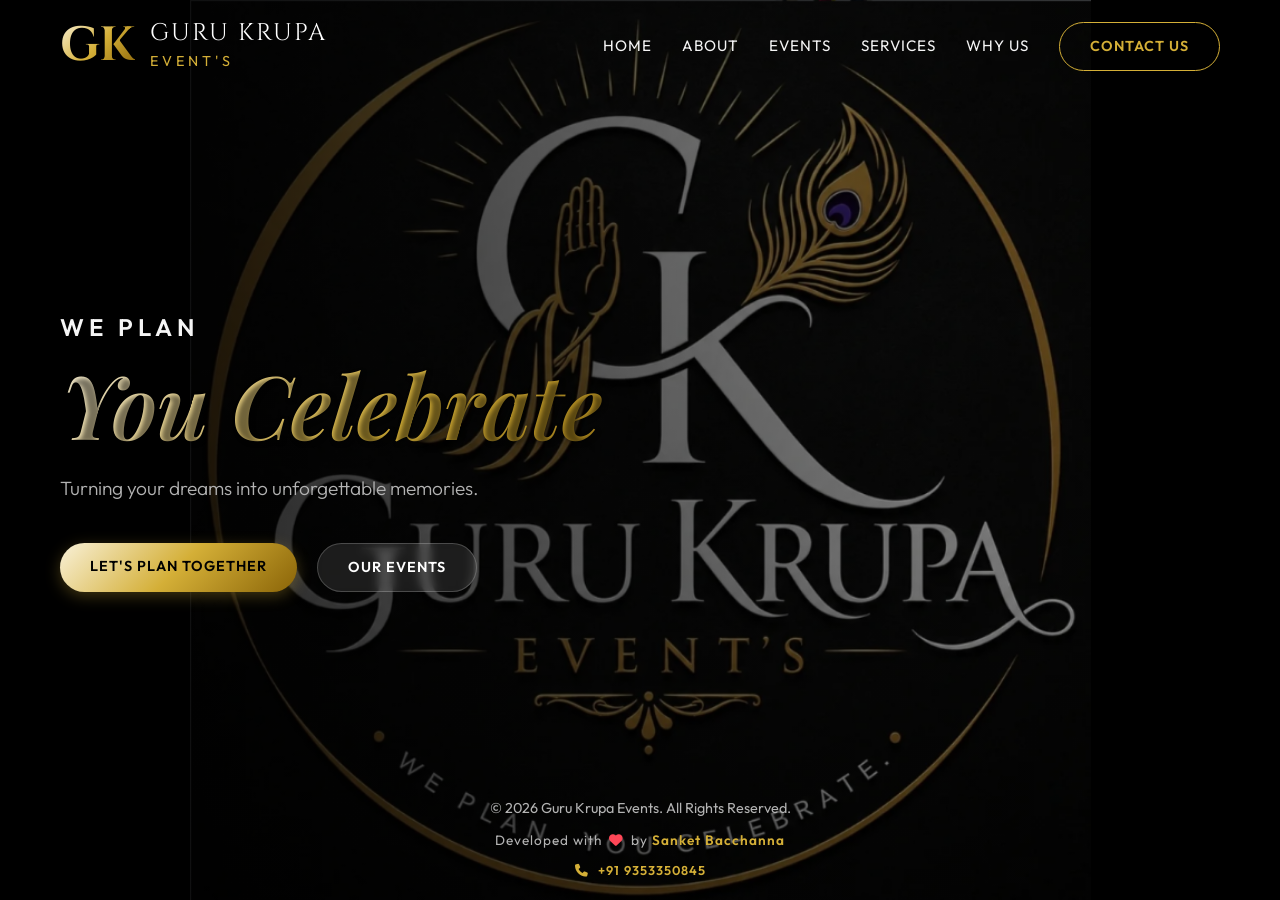
==== commit 80c202fd: "some changes" ====
--- a/index.html
+++ b/index.html
@@ -58,19 +58,17 @@
                 </div>
             </div>
         </div>
+        <!-- Contact & Footer -->
+        <div class="footer-bottom" style="position: absolute; bottom: 0; left: 0; width: 100%; border-top: none; z-index: 10; padding-bottom: 20px;">
+            <p>&copy; 2026 Guru Krupa Events. All Rights Reserved.</p>
+            <p class="developer-info">
+                Developed with <i class="fa-solid fa-heart"></i> by <a href="https://github.com/Sanketbacchanna"
+                    target="_blank">Sanket Bacchanna</a>
+                <span class="dev-contact"><i class="fa-solid fa-phone"></i> <a href="tel:+919353350845">+91
+                        9353350845</a></span>
+            </p>
+        </div>
     </header>
-    <!-- Contact & Footer -->
-    <!-- <footer id="contact" class="footer"> -->
-    <div class="footer-bottom">
-        <p>&copy; 2026 Guru Krupa Events. All Rights Reserved.</p>
-        <p class="developer-info">
-            Developed with <i class="fa-solid fa-heart"></i> by <a href="https://github.com/Sanketbacchanna"
-                target="_blank">Sanket Bacchanna</a>
-            <span class="dev-contact"><i class="fa-solid fa-phone"></i> <a href="tel:+919353350845">+91
-                    9353350845</a></span>
-        </p>
-    </div>
-    <!-- </footer> -->
 
     <script src="script.js"></script>
 </body>
